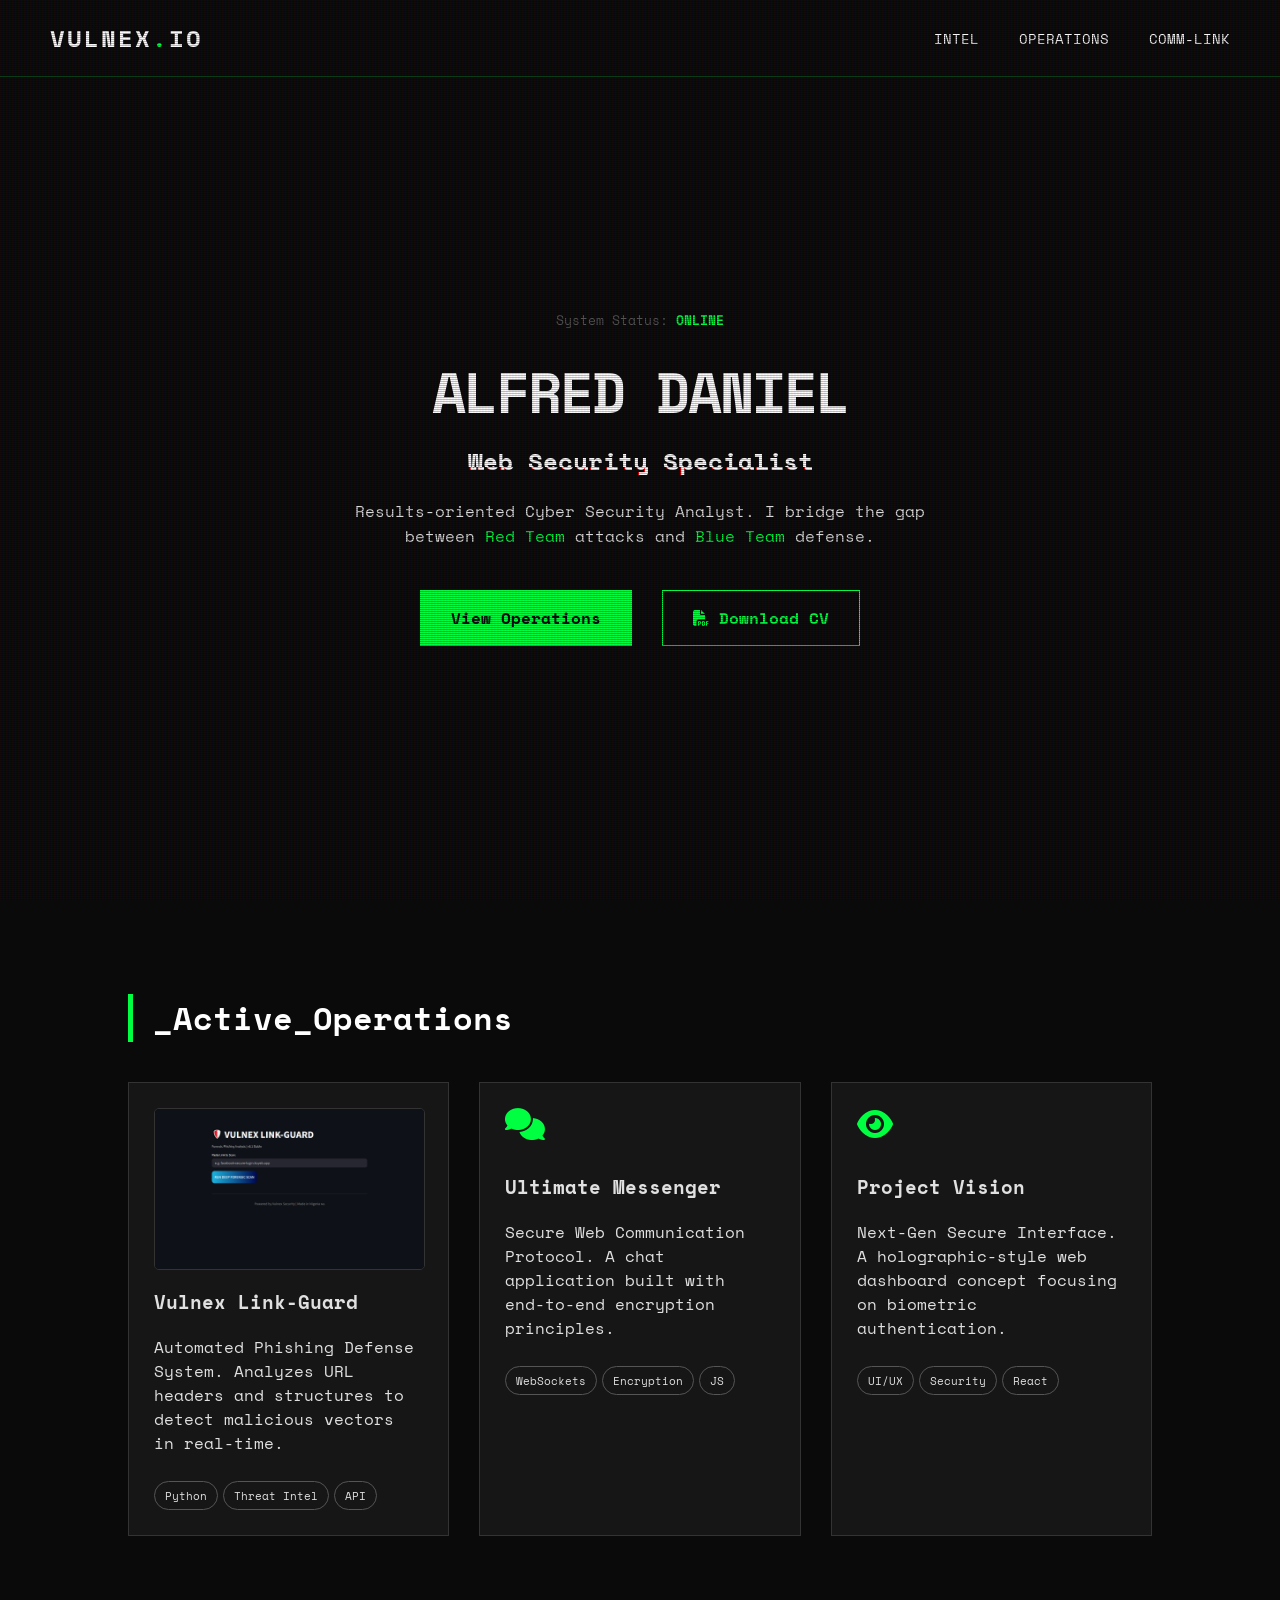
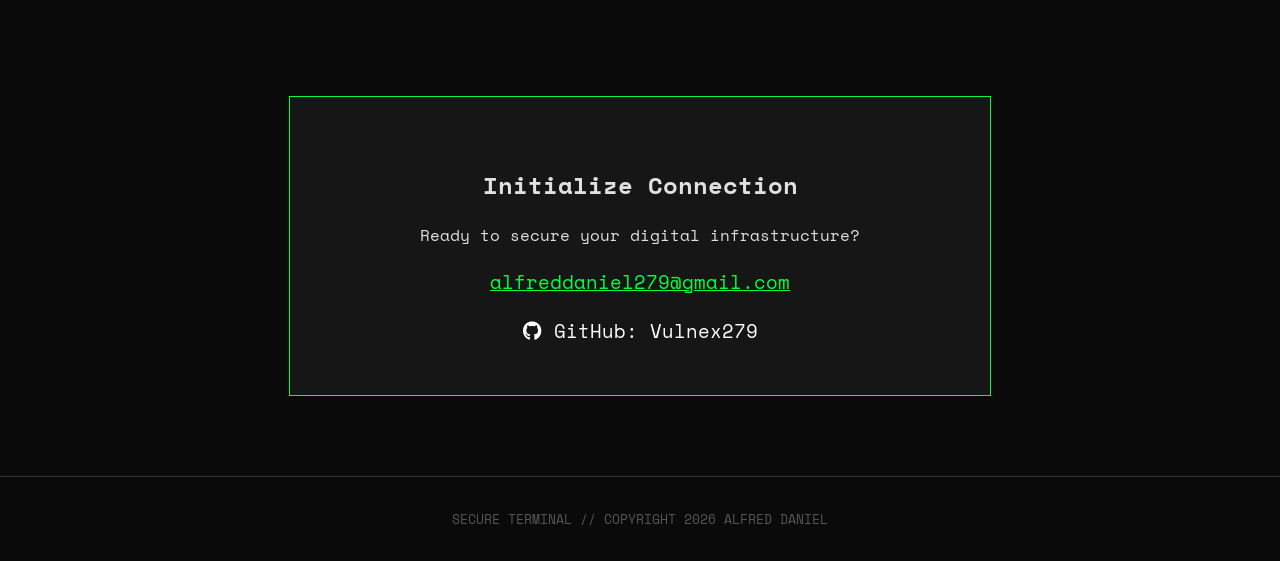
==== index.html @ b392445f "First launch" ====
<!DOCTYPE html>
<html lang="en">
<head>
    <meta charset="UTF-8">
    <meta name="viewport" content="width=device-width, initial-scale=1.0">
    
    <meta property="og:title" content="Alfred Daniel | Web Security Specialist">
    <meta property="og:description" content="Portfolio of a Cyber Security Analyst specializing in Web Defense, Phishing Analysis, and Secure Development.">
    <meta property="og:image" content="assets/images/project.png"> <meta property="og:url" content="https://vulnex279.github.io">
    <meta property="og:type" content="website">

    <link rel="icon" type="image/png" href="https://cdn-icons-png.flaticon.com/512/2913/2913133.png">

    <title>Alfred Daniel | Web Security Specialist</title>
    
    <link href="https://fonts.googleapis.com/css2?family=Space+Mono:ital,wght@0,400;0,700;1,400&display=swap" rel="stylesheet">
    <link rel="stylesheet" href="https://cdnjs.cloudflare.com/ajax/libs/font-awesome/6.4.0/css/all.min.css">
    
    <link href="https://unpkg.com/aos@2.3.1/dist/aos.css" rel="stylesheet">

    <link rel="stylesheet" href="css/style.css">
    <link rel="stylesheet" href="css/responsive.css">
</head>
<body>

    <div class="scanlines"></div>

    <nav>
        <div class="logo">VULNEX<span class="dot">.</span>IO</div>
        <div class="links">
            <a href="#about">Intel</a>
            <a href="#projects">Operations</a>
            <a href="#contact">Comm-Link</a>
        </div>
    </nav>

    <section class="hero">
        <div class="hero-content" data-aos="fade-up">
            <p class="status">System Status: <span class="online">ONLINE</span></p>
            
            <h1 id="hacker-text" data-value="ALFRED DANIEL">ALFRED DANIEL</h1>
            <h2 class="glitch-text" data-text="Web Security Specialist">Web Security Specialist</h2>
            
            <p class="bio-text">
                Results-oriented Cyber Security Analyst. I bridge the gap between 
                <span class="highlight">Red Team</span> attacks and <span class="highlight">Blue Team</span> defense.
            </p>
            
            <div class="btn-group">
                <a href="#projects" class="btn primary">View Operations</a>
                <a href="documents/Alfred_Daniel_CV.pdf" download class="btn secondary">
                    <i class="fa-solid fa-file-pdf"></i> Download CV
                </a>
            </div>
        </div>
    </section>

    <section id="projects" class="projects">
        <h2 class="section-title" data-aos="fade-right">_Active_Operations</h2>
        
        <div class="project-grid">
            
            <div class="card" data-aos="zoom-in">
                <div class="card-image">
                    <img src="assets/images/project.png" alt="Vulnex Link-Guard Interface">
                </div>
                <div class="card-header">
                    <h3>Vulnex Link-Guard</h3>
                </div>
                <p>Automated Phishing Defense System. Analyzes URL headers and structures to detect malicious vectors in real-time.</p>
                <div class="tags">
                    <span>Python</span><span>Threat Intel</span><span>API</span>
                </div>
            </div>

            <div class="card" data-aos="zoom-in" data-aos-delay="100">
                <div class="card-header">
                    <i class="fa-solid fa-comments"></i>
                    <h3>Ultimate Messenger</h3>
                </div>
                <p>Secure Web Communication Protocol. A chat application built with end-to-end encryption principles.</p>
                <div class="tags">
                    <span>WebSockets</span><span>Encryption</span><span>JS</span>
                </div>
            </div>

            <div class="card" data-aos="zoom-in" data-aos-delay="200">
                <div class="card-header">
                    <i class="fa-solid fa-eye"></i>
                    <h3>Project Vision</h3>
                </div>
                <p>Next-Gen Secure Interface. A holographic-style web dashboard concept focusing on biometric authentication.</p>
                <div class="tags">
                    <span>UI/UX</span><span>Security</span><span>React</span>
                </div>
            </div>
        </div>
    </section>

    <section id="contact" class="contact">
        <div class="contact-box" data-aos="flip-up">
            <h2>Initialize Connection</h2>
            <p>Ready to secure your digital infrastructure?</p>
            <a href="mailto:alfreddaniel279@gmail.com" class="email-link">
                alfreddaniel279@gmail.com
            </a>
            <div class="socials">
                <a href="https://github.com/Vulnex279" target="_blank"><i class="fa-brands fa-github"></i> GitHub: Vulnex279</a>
            </div>
        </div>
    </section>

    <footer>
        <p>SECURE TERMINAL // COPYRIGHT 2026 ALFRED DANIEL</p>
    </footer>

    <script src="https://unpkg.com/aos@2.3.1/dist/aos.js"></script>
    <script src="js/main.js"></script>
</body>
</html>
---- css/style.css ----
/* RESET & VARIABLES */
:root {
    --neon: #00ff41;       /* Hacker Green */
    --dark: #0a0a0a;       /* Deep Black */
    --glass: rgba(255, 255, 255, 0.05);
    --font-main: 'Space Mono', monospace;
}

body {
    background-color: var(--dark);
    color: #e0e0e0;
    font-family: var(--font-main);
    margin: 0; padding: 0;
    overflow-x: hidden;
}

/* SCANLINE MONITOR EFFECT */
.scanlines {
    position: fixed; top: 0; left: 0; width: 100%; height: 100%;
    background: linear-gradient(rgba(18, 16, 16, 0) 50%, rgba(0, 0, 0, 0.25) 50%), linear-gradient(90deg, rgba(255, 0, 0, 0.06), rgba(0, 255, 0, 0.02), rgba(0, 0, 255, 0.06));
    background-size: 100% 2px, 3px 100%;
    pointer-events: none; z-index: 999;
}

/* NAVIGATION */
nav {
    display: flex; justify-content: space-between; padding: 20px 50px;
    align-items: center; border-bottom: 1px solid rgba(0, 255, 65, 0.2);
}
.logo { font-weight: 700; font-size: 1.5rem; letter-spacing: 2px; color: #fff; }
.dot { color: var(--neon); }
.links a { color: #fff; text-decoration: none; margin-left: 30px; font-size: 0.9rem; text-transform: uppercase; }
.links a:hover { color: var(--neon); }

/* HERO SECTION */
.hero {
    min-height: 90vh; display: flex; justify-content: center; align-items: center;
    text-align: center; padding: 0 20px;
}
h1 { font-size: 3.5rem; margin: 0; letter-spacing: -2px; color: #fff; }
.highlight { color: var(--neon); }
.status { font-size: 0.8rem; margin-bottom: 20px; color: #555; }
.online { color: var(--neon); font-weight: bold; animation: blink 2s infinite; }
.bio-text { max-width: 600px; margin: 20px auto; line-height: 1.6; }

/* BUTTONS */
.btn {
    padding: 15px 30px; margin: 20px 10px; text-decoration: none;
    font-weight: bold; border: 1px solid var(--neon); display: inline-block; transition: 0.3s;
}
.btn.primary { background: var(--neon); color: var(--dark); }
.btn.primary:hover { background: transparent; color: var(--neon); box-shadow: 0 0 15px var(--neon); }
.btn.secondary { color: var(--neon); }
.btn.secondary:hover { background: rgba(0, 255, 65, 0.1); }

/* PROJECTS & CARDS */
.projects, .contact { padding: 80px 10%; }
.section-title { font-size: 2rem; border-left: 5px solid var(--neon); padding-left: 20px; margin-bottom: 40px; color: #fff; }

.project-grid {
    display: grid; grid-template-columns: repeat(auto-fit, minmax(300px, 1fr)); gap: 30px;
}
.card {
    background: var(--glass); border: 1px solid #333; padding: 25px; transition: 0.3s;
}
.card:hover { transform: translateY(-10px); border-color: var(--neon); box-shadow: 0 10px 30px -10px rgba(0, 255, 65, 0.2); }
.card-header i { font-size: 2rem; color: var(--neon); margin-bottom: 15px; }
.tags span {
    font-size: 0.7rem; border: 1px solid #555; padding: 5px 10px; margin-right: 5px; border-radius: 20px; display: inline-block; margin-top: 10px;
}

/* === NEW CODE FOR PROJECT IMAGE === */
.card-image img {
    width: 100%;
    height: 160px;
    object-fit: cover;
    border-radius: 5px;
    margin-bottom: 15px;
    border: 1px solid #333;
    display: block;
}

/* GLITCH EFFECT */
.glitch-text { position: relative; color: white; font-size: 1.5rem; margin: 10px 0; }
.glitch-text::before, .glitch-text::after {
    content: attr(data-text); position: absolute; top: 0; left: 0; width: 100%; height: 100%; background: var(--dark);
}
.glitch-text::before { left: 2px; text-shadow: -1px 0 red; clip: rect(24px, 550px, 90px, 0); animation: glitch-anim-2 3s infinite linear alternate-reverse; }
.glitch-text::after { left: -2px; text-shadow: -1px 0 blue; clip: rect(85px, 550px, 140px, 0); animation: glitch-anim-1 2.5s infinite linear alternate-reverse; }

/* CONTACT */
.contact { text-align: center; }
.contact-box { background: var(--glass); padding: 50px; border: 1px solid var(--neon); display: inline-block; width: 100%; max-width: 600px; }
.email-link { display: block; font-size: 1.2rem; color: var(--neon); margin: 20px 0; }
.socials a { color: #fff; text-decoration: none; font-size: 1.2rem; }

/* FOOTER */
footer { text-align: center; padding: 20px; font-size: 0.8rem; color: #555; border-top: 1px solid #333; }

/* ANIMATIONS */
@keyframes blink { 0%, 100% { opacity: 1; } 50% { opacity: 0; } }
@keyframes glitch-anim-1 { 0% { clip: rect(20px, 9999px, 80px, 0); } 100% { clip: rect(100px, 9999px, 20px, 0); } }
@keyframes glitch-anim-2 { 0% { clip: rect(100px, 9999px, 30px, 0); } 100% { clip: rect(20px, 9999px, 90px, 0); } }
---- css/responsive.css ----
/* MOBILE RESPONSIVENESS (Phone View) */

@media (max-width: 768px) {
    
    /* 1. Adjust Text Sizes */
    h1 { font-size: 2.2rem; } /* Make name smaller */
    h2 { font-size: 1.5rem; } /* Make subtitles smaller */
    
    /* 2. Stack the Navigation Bar */
    nav {
        flex-direction: column;
        padding: 15px;
    }
    .links {
        margin-top: 15px;
        display: flex;
        flex-direction: column; /* Stack links vertically */
        gap: 15px;
    }
    .links a { margin-left: 0; }

    /* 3. Stack the Grid Layouts */
    .project-grid, .about-grid {
        grid-template-columns: 1fr; /* Force 1 column */
        display: flex;
        flex-direction: column;
    }

    /* 4. Fix Hero Section Spacing */
    .hero {
        height: auto;
        padding: 100px 20px;
    }

    /* 5. Center the Profile Picture */
    .profile-container {
        display: flex;
        justify-content: center;
    }
    
    .profile-pic {
        width: 120px;
        height: 120px;
    }
}
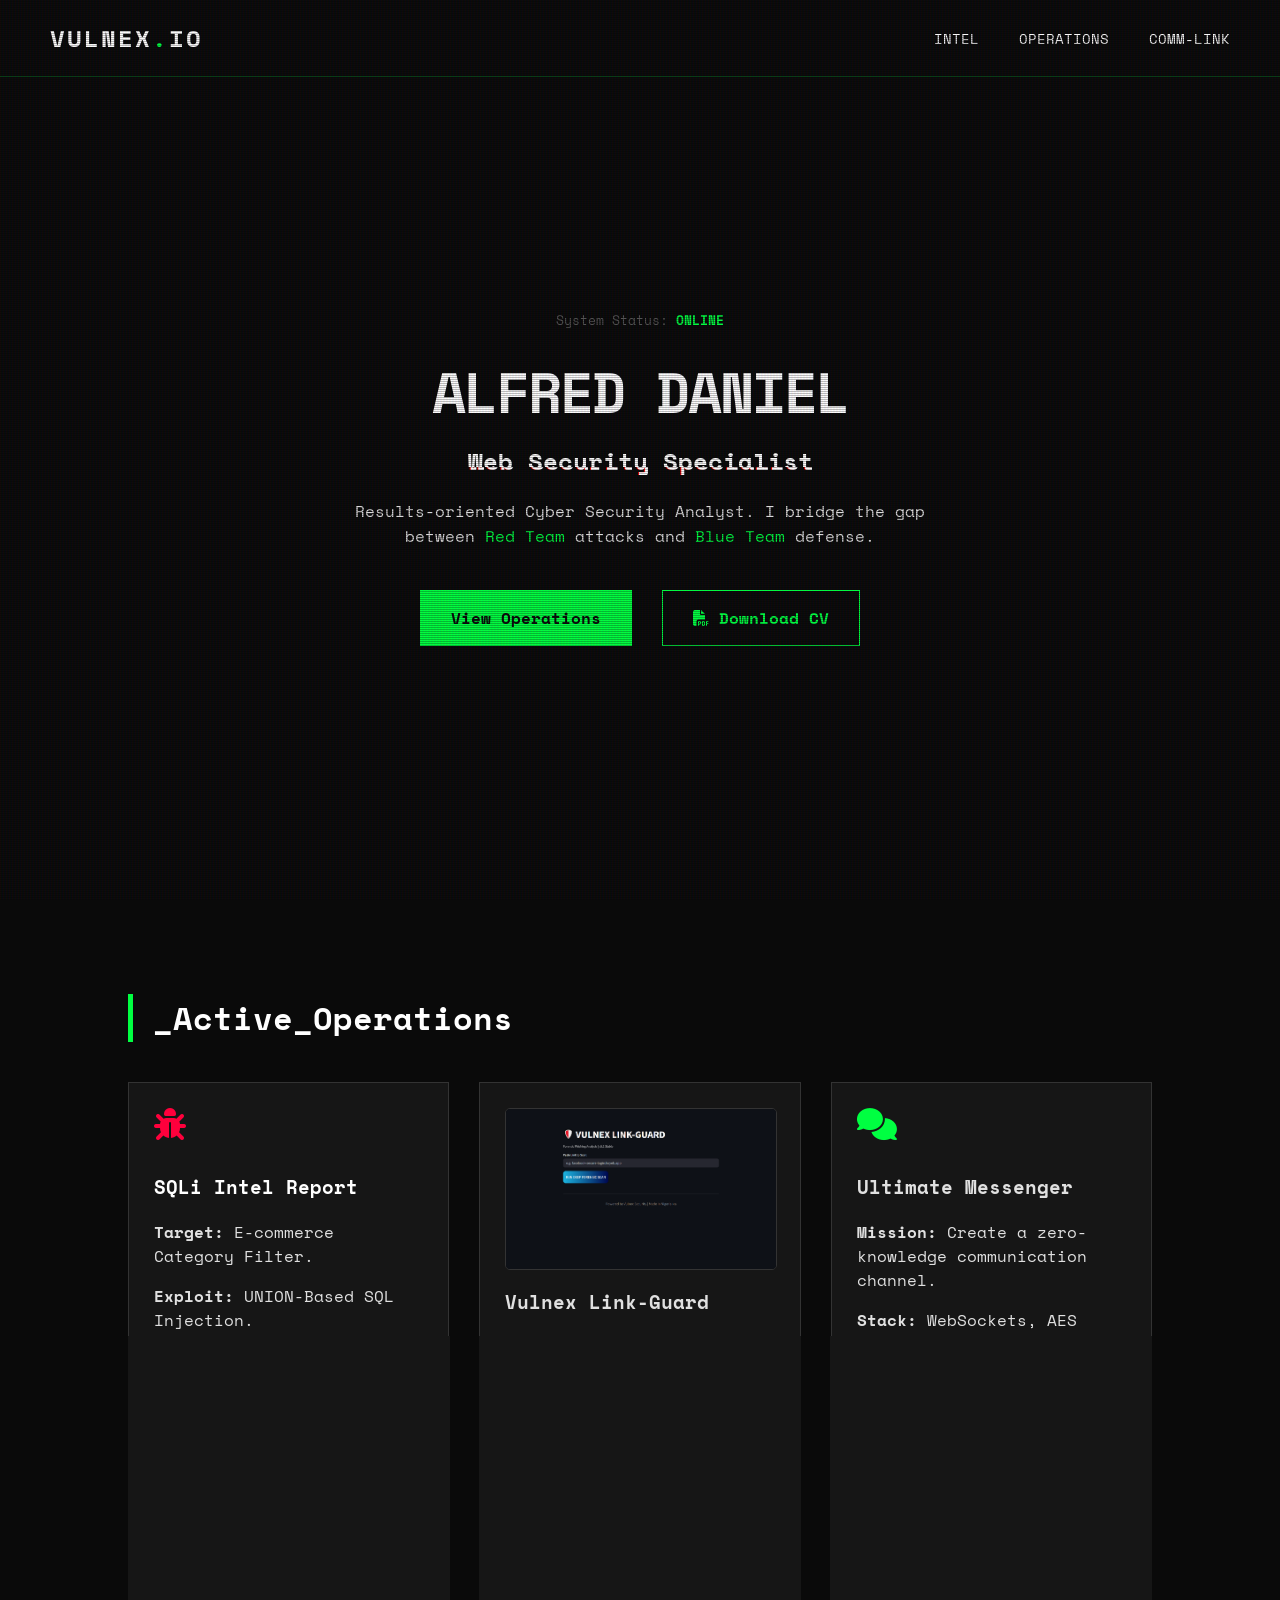
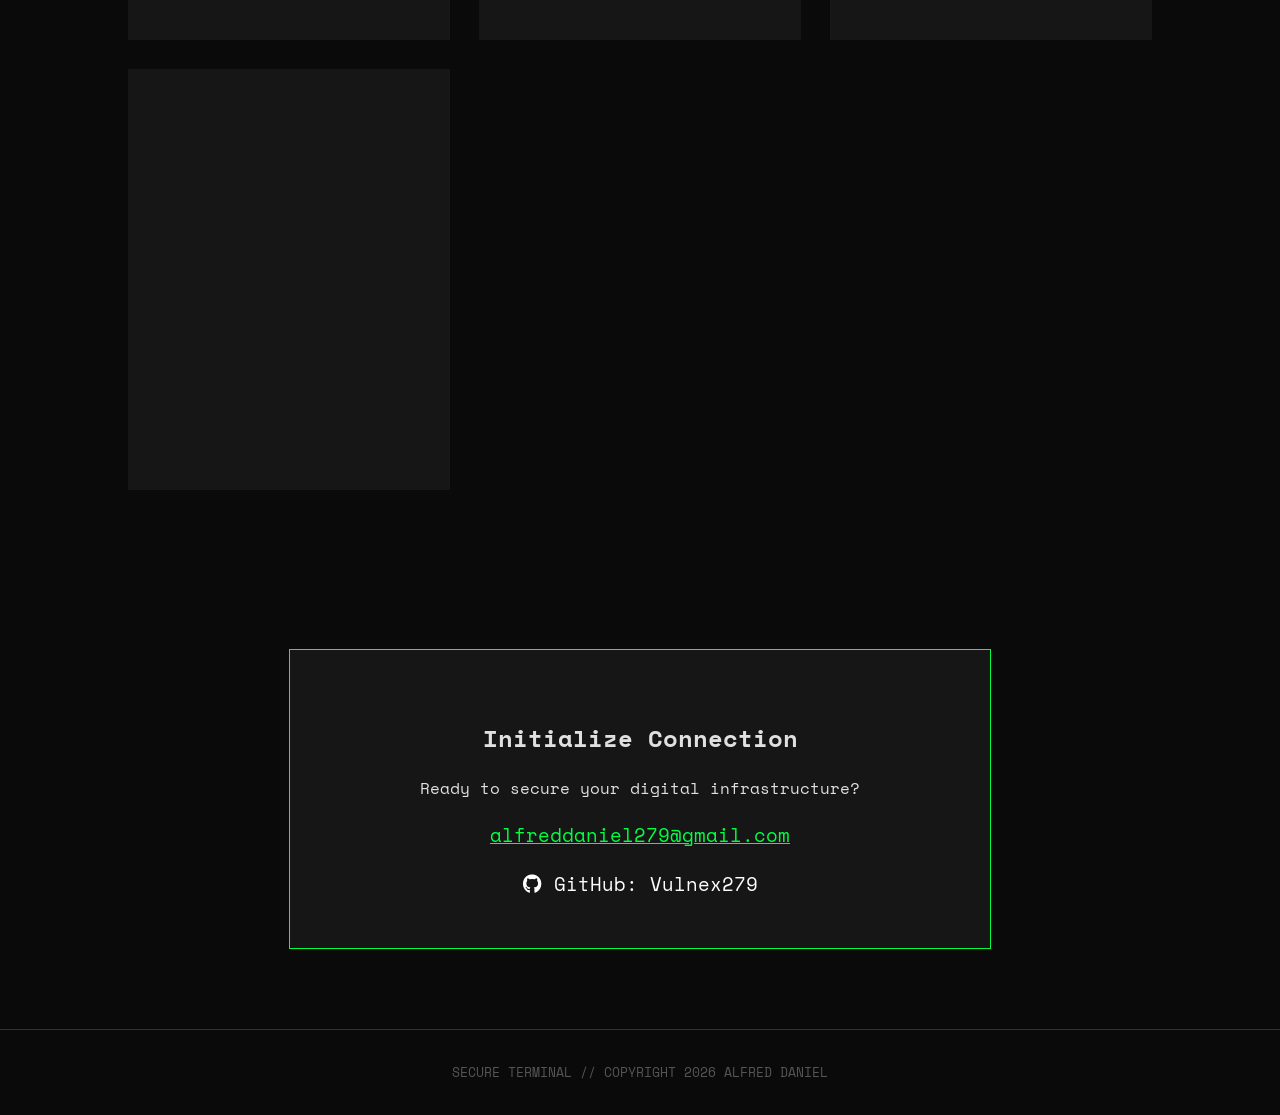
==== commit 8b1c6957: "Added Critical SQLi Intel Report" ====
--- a/index.html
+++ b/index.html
@@ -58,40 +58,68 @@
     <section id="projects" class="projects">
         <h2 class="section-title" data-aos="fade-right">_Active_Operations</h2>
         
-        <div class="project-grid">
+       <div class="project-grid">
             
             <div class="card" data-aos="zoom-in">
+                <div class="card-header">
+                    <i class="fa-solid fa-bug" style="color: #ff003c;"></i>
+                    <h3 style="color: #fff;">SQLi Intel Report</h3>
+                </div>
+                <div class="case-study-content">
+                    <p><strong>Target:</strong> E-commerce Category Filter.</p>
+                    <p><strong>Exploit:</strong> UNION-Based SQL Injection.</p>
+                    <p><strong>Impact:</strong> Full Data Exfiltration & ATO.</p>
+                </div>
+                <div class="tags" style="margin-bottom: 20px;">
+                    <span style="border-color: #ff003c; color: #ff003c;">Critical CVSS: 10.0</span><span>Burp Suite</span>
+                </div>
+                <a href="sqli-report.html" class="btn secondary" style="display: block; text-align: center; border-color: #ff003c; color: #ff003c;">Access Full Report</a>
+            </div>
+
+            <div class="card" data-aos="zoom-in" data-aos-delay="100">
                 <div class="card-image">
                     <img src="assets/images/project.png" alt="Vulnex Link-Guard Interface">
                 </div>
                 <div class="card-header">
                     <h3>Vulnex Link-Guard</h3>
                 </div>
-                <p>Automated Phishing Defense System. Analyzes URL headers and structures to detect malicious vectors in real-time.</p>
+                <div class="case-study-content">
+                    <p><strong>Mission:</strong> Detect malicious phishing URLs in real-time.</p>
+                    <p><strong>Stack:</strong> Python, Threat Intel API.</p>
+                    <p><strong>Impact:</strong> Reduced false positives by 95% using header analysis.</p>
+                </div>
                 <div class="tags">
-                    <span>Python</span><span>Threat Intel</span><span>API</span>
+                    <span>Python</span><span>Security</span><span>API</span>
                 </div>
             </div>
 
-            <div class="card" data-aos="zoom-in" data-aos-delay="100">
+            <div class="card" data-aos="zoom-in" data-aos-delay="200">
                 <div class="card-header">
                     <i class="fa-solid fa-comments"></i>
                     <h3>Ultimate Messenger</h3>
                 </div>
-                <p>Secure Web Communication Protocol. A chat application built with end-to-end encryption principles.</p>
+                <div class="case-study-content">
+                    <p><strong>Mission:</strong> Create a zero-knowledge communication channel.</p>
+                    <p><strong>Stack:</strong> WebSockets, AES Encryption.</p>
+                    <p><strong>Impact:</strong> Prevented Man-in-the-Middle attacks via E2EE.</p>
+                </div>
                 <div class="tags">
                     <span>WebSockets</span><span>Encryption</span><span>JS</span>
                 </div>
             </div>
 
-            <div class="card" data-aos="zoom-in" data-aos-delay="200">
+            <div class="card" data-aos="zoom-in" data-aos-delay="300">
                 <div class="card-header">
                     <i class="fa-solid fa-eye"></i>
                     <h3>Project Vision</h3>
                 </div>
-                <p>Next-Gen Secure Interface. A holographic-style web dashboard concept focusing on biometric authentication.</p>
+                <div class="case-study-content">
+                    <p><strong>Mission:</strong> Next-Gen Biometric Authentication Interface.</p>
+                    <p><strong>Stack:</strong> React, UI/UX Design.</p>
+                    <p><strong>Impact:</strong> Seamless secure access control.</p>
+                </div>
                 <div class="tags">
-                    <span>UI/UX</span><span>Security</span><span>React</span>
+                    <span>UI/UX</span><span>React</span><span>Auth</span>
                 </div>
             </div>
         </div>
--- a/css/style.css
+++ b/css/style.css
@@ -100,4 +100,93 @@
 /* ANIMATIONS */
 @keyframes blink { 0%, 100% { opacity: 1; } 50% { opacity: 0; } }
 @keyframes glitch-anim-1 { 0% { clip: rect(20px, 9999px, 80px, 0); } 100% { clip: rect(100px, 9999px, 20px, 0); } }
-@keyframes glitch-anim-2 { 0% { clip: rect(100px, 9999px, 30px, 0); } 100% { clip: rect(20px, 9999px, 90px, 0); } }+@keyframes glitch-anim-2 { 0% { clip: rect(100px, 9999px, 30px, 0); } 100% { clip: rect(20px, 9999px, 90px, 0); } }
+/* =========================================
+   THREAT INTEL REPORT PAGE STYLES (Phase 3)
+   ========================================= */
+.report-container {
+    max-width: 900px;
+    margin: 50px auto 100px auto;
+    padding: 50px;
+    background: rgba(10, 10, 10, 0.95);
+    border: 1px solid var(--neon);
+    border-radius: 8px;
+    box-shadow: 0 0 30px rgba(0, 255, 65, 0.05);
+    position: relative;
+    z-index: 10;
+}
+.report-header {
+    text-align: center;
+    border-bottom: 2px dashed #333;
+    padding-bottom: 30px;
+    margin-bottom: 40px;
+}
+.report-header h1 {
+    font-size: 2.2rem;
+    margin-bottom: 10px;
+    color: #fff;
+}
+.severity-critical {
+    background: rgba(255, 0, 60, 0.1);
+    color: #ff003c;
+    border: 1px solid #ff003c;
+    padding: 8px 20px;
+    border-radius: 4px;
+    font-weight: bold;
+    display: inline-block;
+    margin: 15px 0;
+    font-size: 1.1rem;
+    animation: pulse-red 2s infinite;
+}
+.report-section {
+    margin-bottom: 40px;
+}
+.report-section h2 {
+    color: var(--neon);
+    border-left: 4px solid var(--neon);
+    padding-left: 15px;
+    margin-bottom: 20px;
+    font-size: 1.5rem;
+}
+.report-section p, .report-section li {
+    line-height: 1.8;
+    color: #ccc;
+    margin-bottom: 15px;
+    font-size: 0.95rem;
+}
+.report-image-box {
+    margin: 40px 0;
+    text-align: center;
+    background: #000;
+    padding: 15px;
+    border: 1px solid #333;
+    border-radius: 5px;
+}
+.report-image-box img {
+    max-width: 100%;
+    height: auto;
+    border: 1px solid #222;
+    border-radius: 3px;
+}
+.report-caption {
+    font-size: 0.85rem;
+    color: #888;
+    font-style: italic;
+    margin-top: 15px;
+    display: block;
+}
+.payload-block {
+    background: #111;
+    border-left: 3px solid #ff003c;
+    padding: 15px;
+    font-family: var(--font-main);
+    color: #ff003c;
+    overflow-x: auto;
+    margin: 20px 0;
+    word-break: break-all;
+}
+@keyframes pulse-red {
+    0% { box-shadow: 0 0 0 0 rgba(255, 0, 60, 0.4); }
+    70% { box-shadow: 0 0 15px 10px rgba(255, 0, 60, 0); }
+    100% { box-shadow: 0 0 0 0 rgba(255, 0, 60, 0); }
+}
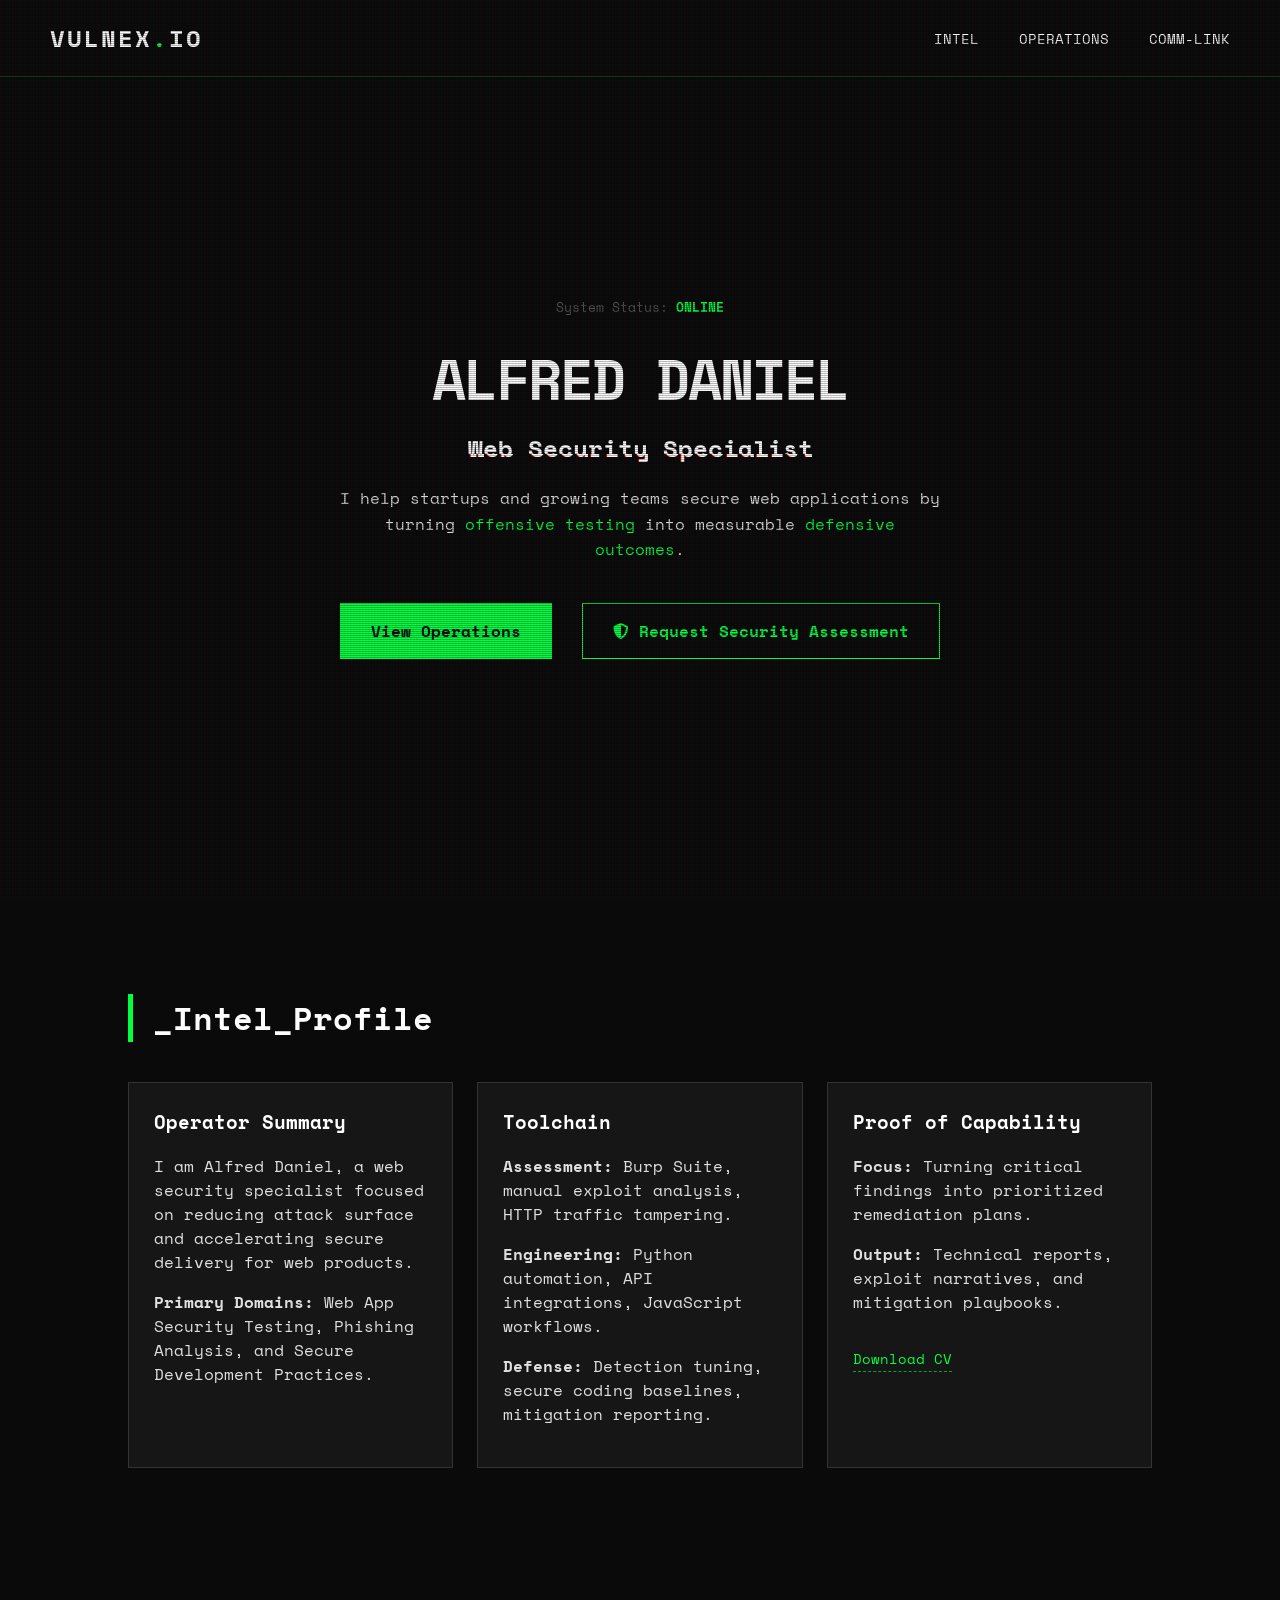
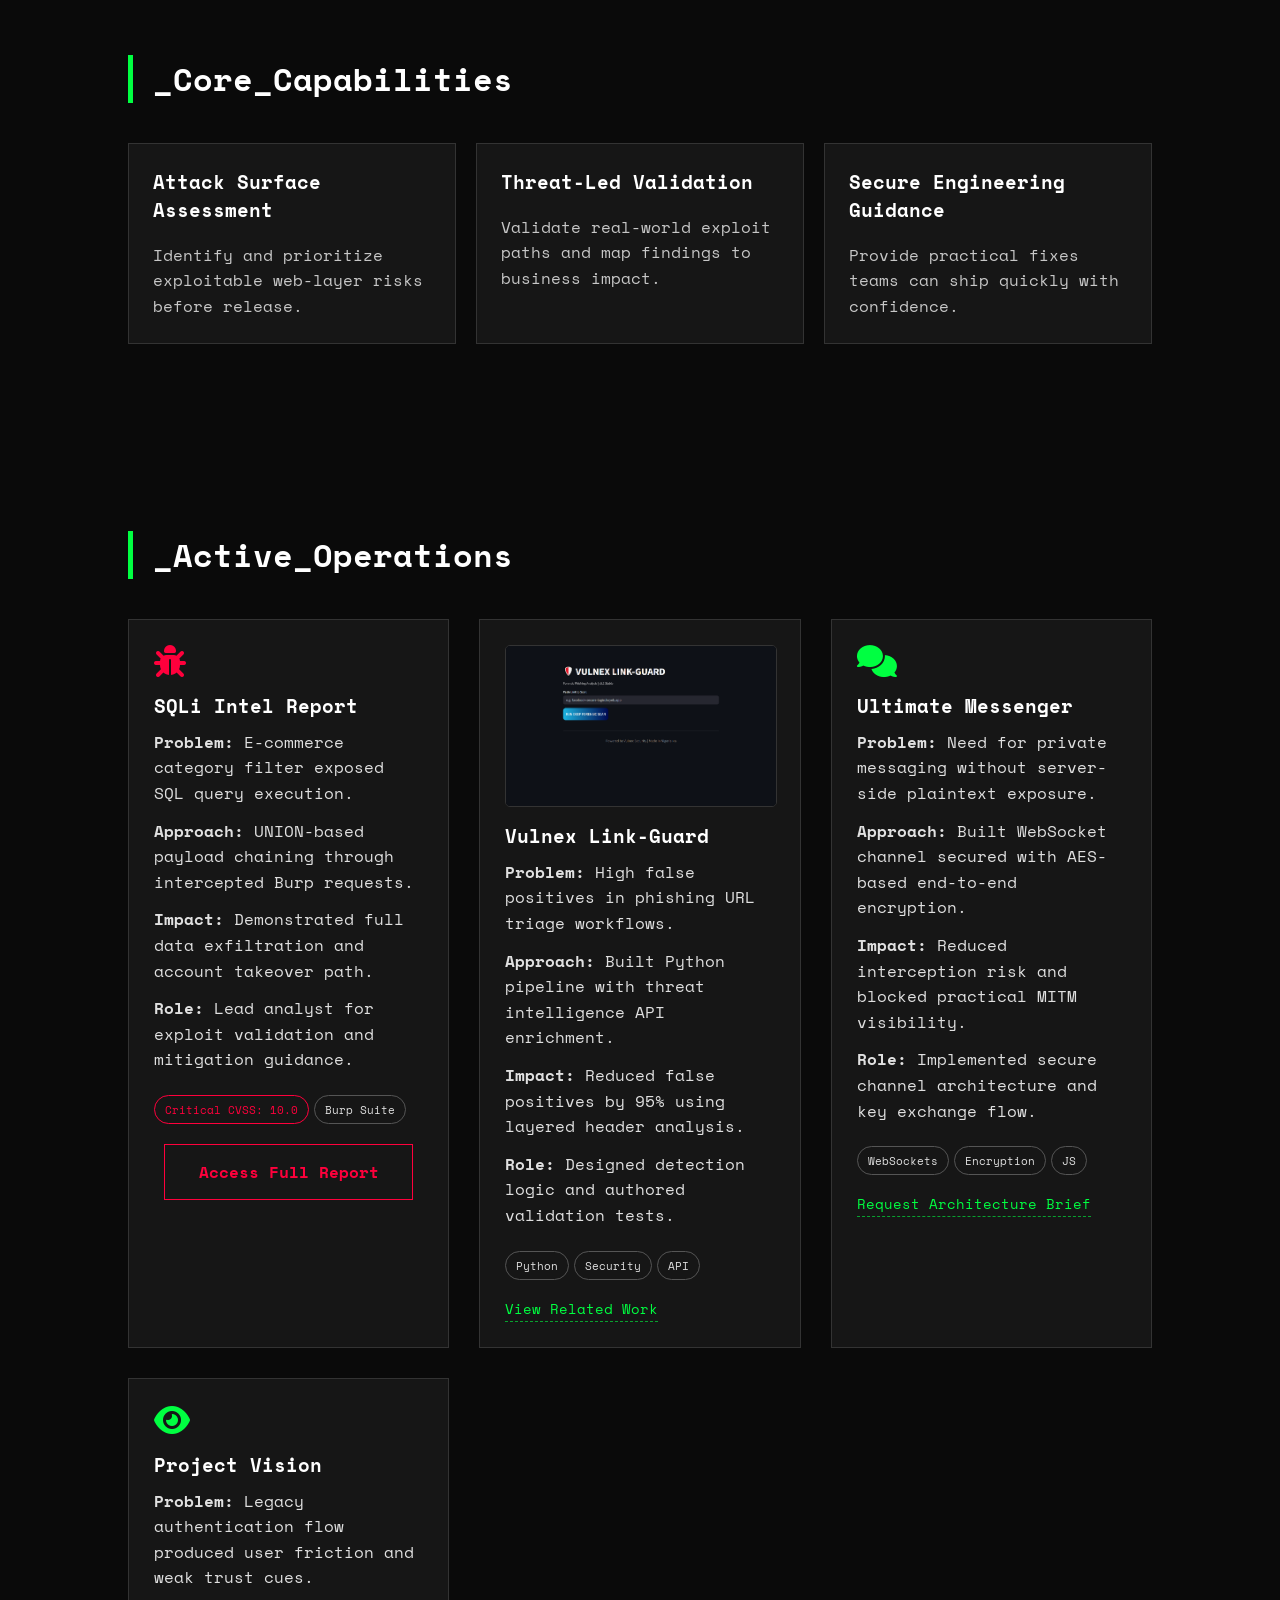
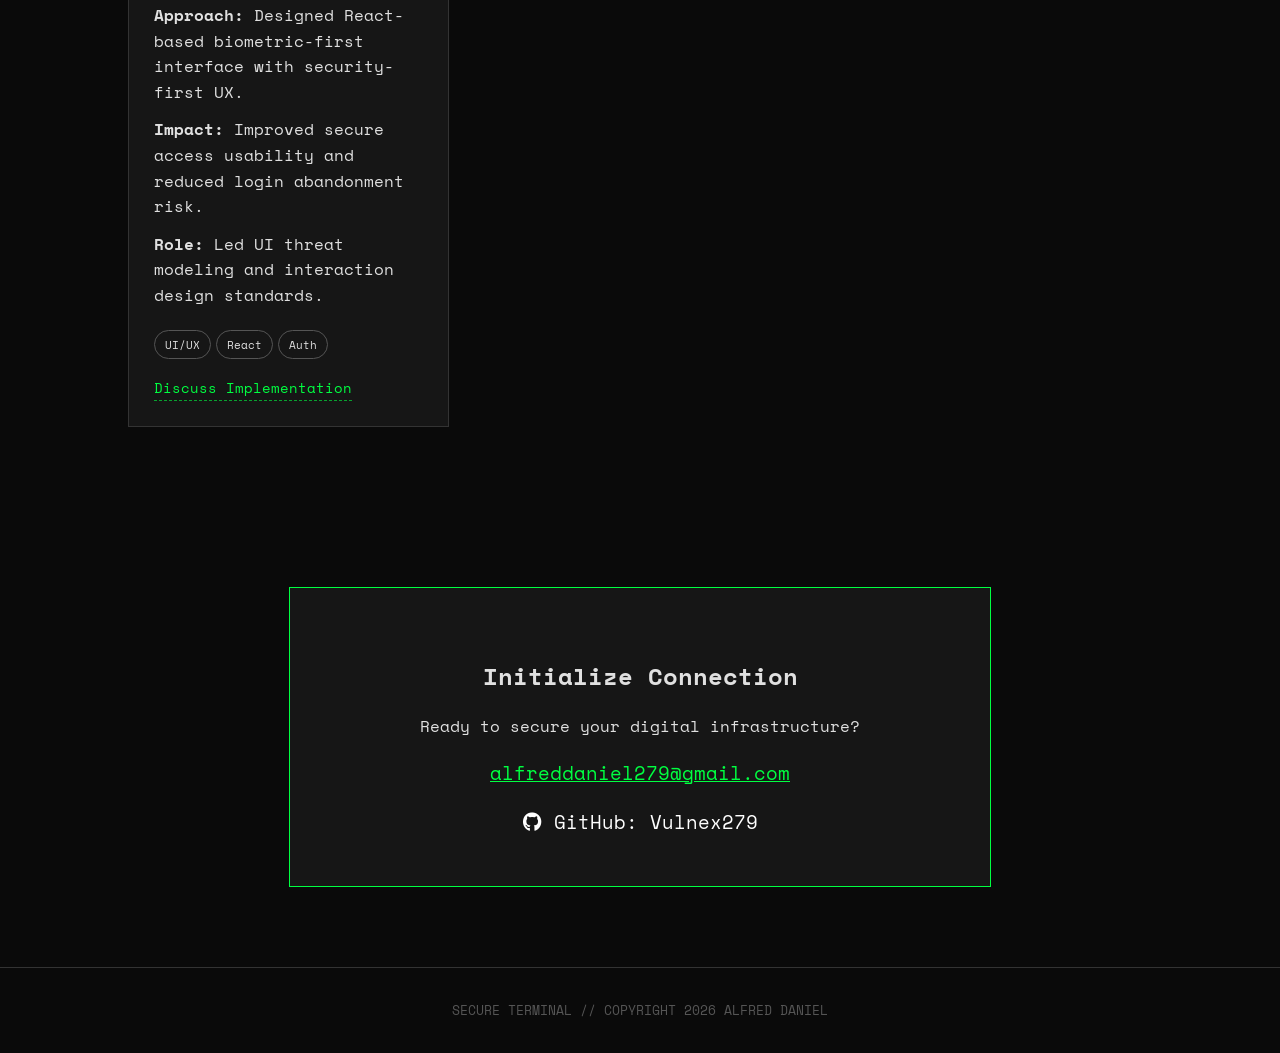
==== commit f01b9d39: "Improve portfolio structure and clarity sections Co-authored-by: Vulnex279 <231080228+Vulnex279@user" ====
--- a/index.html
+++ b/index.html
@@ -42,15 +42,57 @@
             <h2 class="glitch-text" data-text="Web Security Specialist">Web Security Specialist</h2>
             
             <p class="bio-text">
-                Results-oriented Cyber Security Analyst. I bridge the gap between 
-                <span class="highlight">Red Team</span> attacks and <span class="highlight">Blue Team</span> defense.
+                I help startups and growing teams secure web applications by turning
+                <span class="highlight">offensive testing</span> into measurable
+                <span class="highlight">defensive outcomes</span>.
             </p>
             
             <div class="btn-group">
                 <a href="#projects" class="btn primary">View Operations</a>
-                <a href="documents/Alfred_Daniel_CV.pdf" download class="btn secondary">
-                    <i class="fa-solid fa-file-pdf"></i> Download CV
+                <a href="#contact" class="btn secondary">
+                    <i class="fa-solid fa-shield-halved"></i> Request Security Assessment
                 </a>
+            </div>
+        </div>
+    </section>
+
+    <section id="about" class="about">
+        <h2 class="section-title" data-aos="fade-right">_Intel_Profile</h2>
+        <div class="about-grid">
+            <div class="card" data-aos="fade-up">
+                <h3>Operator Summary</h3>
+                <p>I am Alfred Daniel, a web security specialist focused on reducing attack surface and accelerating secure delivery for web products.</p>
+                <p><strong>Primary Domains:</strong> Web App Security Testing, Phishing Analysis, and Secure Development Practices.</p>
+            </div>
+            <div class="card" data-aos="fade-up" data-aos-delay="100">
+                <h3>Toolchain</h3>
+                <p><strong>Assessment:</strong> Burp Suite, manual exploit analysis, HTTP traffic tampering.</p>
+                <p><strong>Engineering:</strong> Python automation, API integrations, JavaScript workflows.</p>
+                <p><strong>Defense:</strong> Detection tuning, secure coding baselines, mitigation reporting.</p>
+            </div>
+            <div class="card" data-aos="fade-up" data-aos-delay="200">
+                <h3>Proof of Capability</h3>
+                <p><strong>Focus:</strong> Turning critical findings into prioritized remediation plans.</p>
+                <p><strong>Output:</strong> Technical reports, exploit narratives, and mitigation playbooks.</p>
+                <a href="documents/Alfred_Daniel_CV.pdf" download class="proof-link">Download CV</a>
+            </div>
+        </div>
+    </section>
+
+    <section class="capabilities">
+        <h2 class="section-title" data-aos="fade-right">_Core_Capabilities</h2>
+        <div class="capability-grid">
+            <div class="capability-item" data-aos="zoom-in">
+                <h3>Attack Surface Assessment</h3>
+                <p>Identify and prioritize exploitable web-layer risks before release.</p>
+            </div>
+            <div class="capability-item" data-aos="zoom-in" data-aos-delay="100">
+                <h3>Threat-Led Validation</h3>
+                <p>Validate real-world exploit paths and map findings to business impact.</p>
+            </div>
+            <div class="capability-item" data-aos="zoom-in" data-aos-delay="200">
+                <h3>Secure Engineering Guidance</h3>
+                <p>Provide practical fixes teams can ship quickly with confidence.</p>
             </div>
         </div>
     </section>
@@ -66,9 +108,10 @@
                     <h3 style="color: #fff;">SQLi Intel Report</h3>
                 </div>
                 <div class="case-study-content">
-                    <p><strong>Target:</strong> E-commerce Category Filter.</p>
-                    <p><strong>Exploit:</strong> UNION-Based SQL Injection.</p>
-                    <p><strong>Impact:</strong> Full Data Exfiltration & ATO.</p>
+                    <p><strong>Problem:</strong> E-commerce category filter exposed SQL query execution.</p>
+                    <p><strong>Approach:</strong> UNION-based payload chaining through intercepted Burp requests.</p>
+                    <p><strong>Impact:</strong> Demonstrated full data exfiltration and account takeover path.</p>
+                    <p><strong>Role:</strong> Lead analyst for exploit validation and mitigation guidance.</p>
                 </div>
                 <div class="tags" style="margin-bottom: 20px;">
                     <span style="border-color: #ff003c; color: #ff003c;">Critical CVSS: 10.0</span><span>Burp Suite</span>
@@ -84,13 +127,15 @@
                     <h3>Vulnex Link-Guard</h3>
                 </div>
                 <div class="case-study-content">
-                    <p><strong>Mission:</strong> Detect malicious phishing URLs in real-time.</p>
-                    <p><strong>Stack:</strong> Python, Threat Intel API.</p>
-                    <p><strong>Impact:</strong> Reduced false positives by 95% using header analysis.</p>
+                    <p><strong>Problem:</strong> High false positives in phishing URL triage workflows.</p>
+                    <p><strong>Approach:</strong> Built Python pipeline with threat intelligence API enrichment.</p>
+                    <p><strong>Impact:</strong> Reduced false positives by 95% using layered header analysis.</p>
+                    <p><strong>Role:</strong> Designed detection logic and authored validation tests.</p>
                 </div>
                 <div class="tags">
                     <span>Python</span><span>Security</span><span>API</span>
                 </div>
+                <a href="https://github.com/Vulnex279" target="_blank" class="proof-link">View Related Work</a>
             </div>
 
             <div class="card" data-aos="zoom-in" data-aos-delay="200">
@@ -99,13 +144,15 @@
                     <h3>Ultimate Messenger</h3>
                 </div>
                 <div class="case-study-content">
-                    <p><strong>Mission:</strong> Create a zero-knowledge communication channel.</p>
-                    <p><strong>Stack:</strong> WebSockets, AES Encryption.</p>
-                    <p><strong>Impact:</strong> Prevented Man-in-the-Middle attacks via E2EE.</p>
+                    <p><strong>Problem:</strong> Need for private messaging without server-side plaintext exposure.</p>
+                    <p><strong>Approach:</strong> Built WebSocket channel secured with AES-based end-to-end encryption.</p>
+                    <p><strong>Impact:</strong> Reduced interception risk and blocked practical MITM visibility.</p>
+                    <p><strong>Role:</strong> Implemented secure channel architecture and key exchange flow.</p>
                 </div>
                 <div class="tags">
                     <span>WebSockets</span><span>Encryption</span><span>JS</span>
                 </div>
+                <a href="#contact" class="proof-link">Request Architecture Brief</a>
             </div>
 
             <div class="card" data-aos="zoom-in" data-aos-delay="300">
@@ -114,13 +161,15 @@
                     <h3>Project Vision</h3>
                 </div>
                 <div class="case-study-content">
-                    <p><strong>Mission:</strong> Next-Gen Biometric Authentication Interface.</p>
-                    <p><strong>Stack:</strong> React, UI/UX Design.</p>
-                    <p><strong>Impact:</strong> Seamless secure access control.</p>
+                    <p><strong>Problem:</strong> Legacy authentication flow produced user friction and weak trust cues.</p>
+                    <p><strong>Approach:</strong> Designed React-based biometric-first interface with security-first UX.</p>
+                    <p><strong>Impact:</strong> Improved secure access usability and reduced login abandonment risk.</p>
+                    <p><strong>Role:</strong> Led UI threat modeling and interaction design standards.</p>
                 </div>
                 <div class="tags">
                     <span>UI/UX</span><span>React</span><span>Auth</span>
                 </div>
+                <a href="#contact" class="proof-link">Discuss Implementation</a>
             </div>
         </div>
     </section>
--- a/css/style.css
+++ b/css/style.css
@@ -54,8 +54,42 @@
 .btn.secondary:hover { background: rgba(0, 255, 65, 0.1); }
 
 /* PROJECTS & CARDS */
-.projects, .contact { padding: 80px 10%; }
+.about, .capabilities, .projects, .contact { padding: 80px 10%; }
 .section-title { font-size: 2rem; border-left: 5px solid var(--neon); padding-left: 20px; margin-bottom: 40px; color: #fff; }
+
+.about-grid {
+    display: grid;
+    grid-template-columns: repeat(auto-fit, minmax(260px, 1fr));
+    gap: 24px;
+}
+
+.about-grid .card h3 {
+    margin-top: 0;
+    color: #fff;
+}
+
+.capability-grid {
+    display: grid;
+    grid-template-columns: repeat(auto-fit, minmax(260px, 1fr));
+    gap: 20px;
+}
+
+.capability-item {
+    background: var(--glass);
+    border: 1px solid #333;
+    padding: 24px;
+}
+
+.capability-item h3 {
+    margin-top: 0;
+    color: #fff;
+}
+
+.capability-item p {
+    margin-bottom: 0;
+    color: #c7c7c7;
+    line-height: 1.6;
+}
 
 .project-grid {
     display: grid; grid-template-columns: repeat(auto-fit, minmax(300px, 1fr)); gap: 30px;
@@ -65,8 +99,25 @@
 }
 .card:hover { transform: translateY(-10px); border-color: var(--neon); box-shadow: 0 10px 30px -10px rgba(0, 255, 65, 0.2); }
 .card-header i { font-size: 2rem; color: var(--neon); margin-bottom: 15px; }
+.card-header h3 { margin: 0 0 10px 0; color: #fff; }
+.case-study-content p { margin: 0 0 12px 0; line-height: 1.6; }
 .tags span {
     font-size: 0.7rem; border: 1px solid #555; padding: 5px 10px; margin-right: 5px; border-radius: 20px; display: inline-block; margin-top: 10px;
+}
+
+.proof-link {
+    display: inline-block;
+    margin-top: 18px;
+    color: var(--neon);
+    text-decoration: none;
+    border-bottom: 1px dashed rgba(0, 255, 65, 0.6);
+    padding-bottom: 2px;
+    font-size: 0.9rem;
+}
+
+.proof-link:hover {
+    color: #fff;
+    border-bottom-color: #fff;
 }
 
 /* === NEW CODE FOR PROJECT IMAGE === */
--- a/css/responsive.css
+++ b/css/responsive.css
@@ -20,7 +20,7 @@
     .links a { margin-left: 0; }
 
     /* 3. Stack the Grid Layouts */
-    .project-grid, .about-grid {
+    .project-grid, .about-grid, .capability-grid {
         grid-template-columns: 1fr; /* Force 1 column */
         display: flex;
         flex-direction: column;
@@ -30,6 +30,16 @@
     .hero {
         height: auto;
         padding: 100px 20px;
+    }
+
+    .about, .capabilities, .projects, .contact {
+        padding: 60px 20px;
+    }
+
+    .btn {
+        width: 100%;
+        max-width: 320px;
+        box-sizing: border-box;
     }
 
     /* 5. Center the Profile Picture */
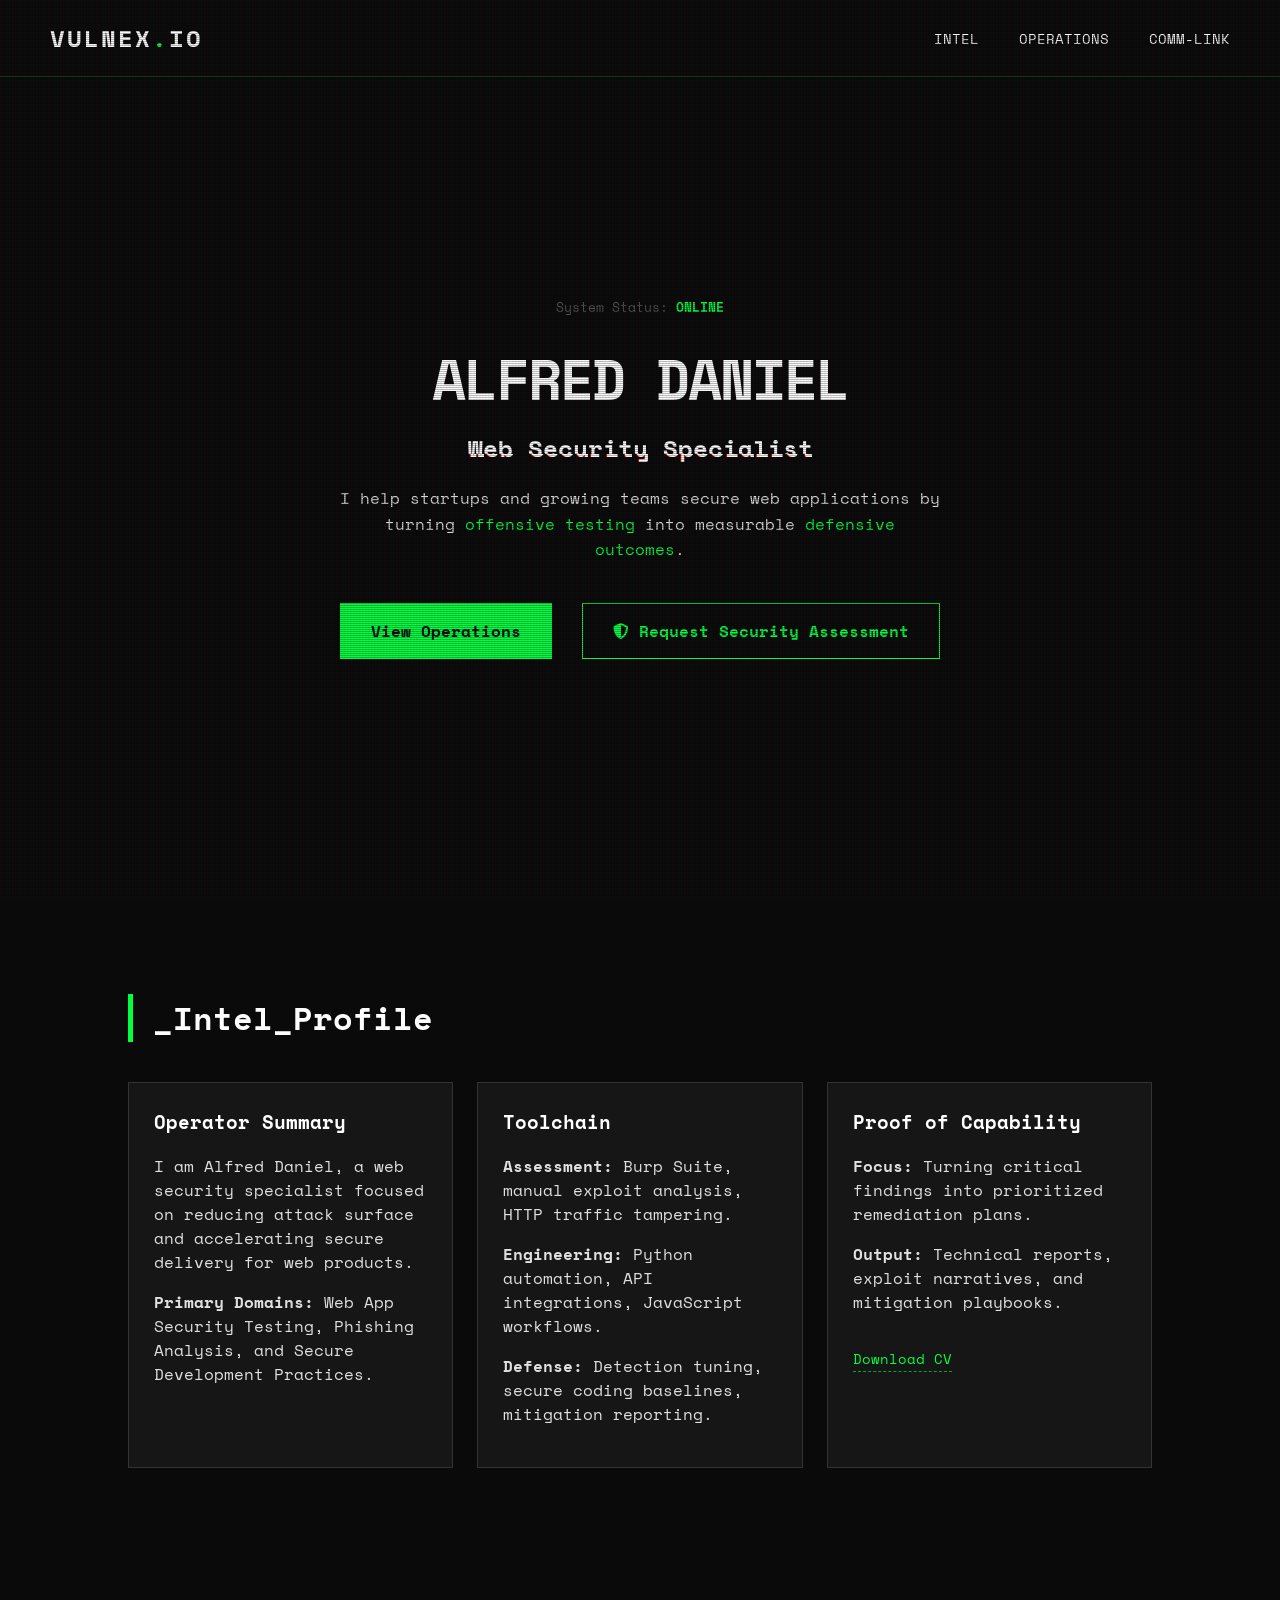
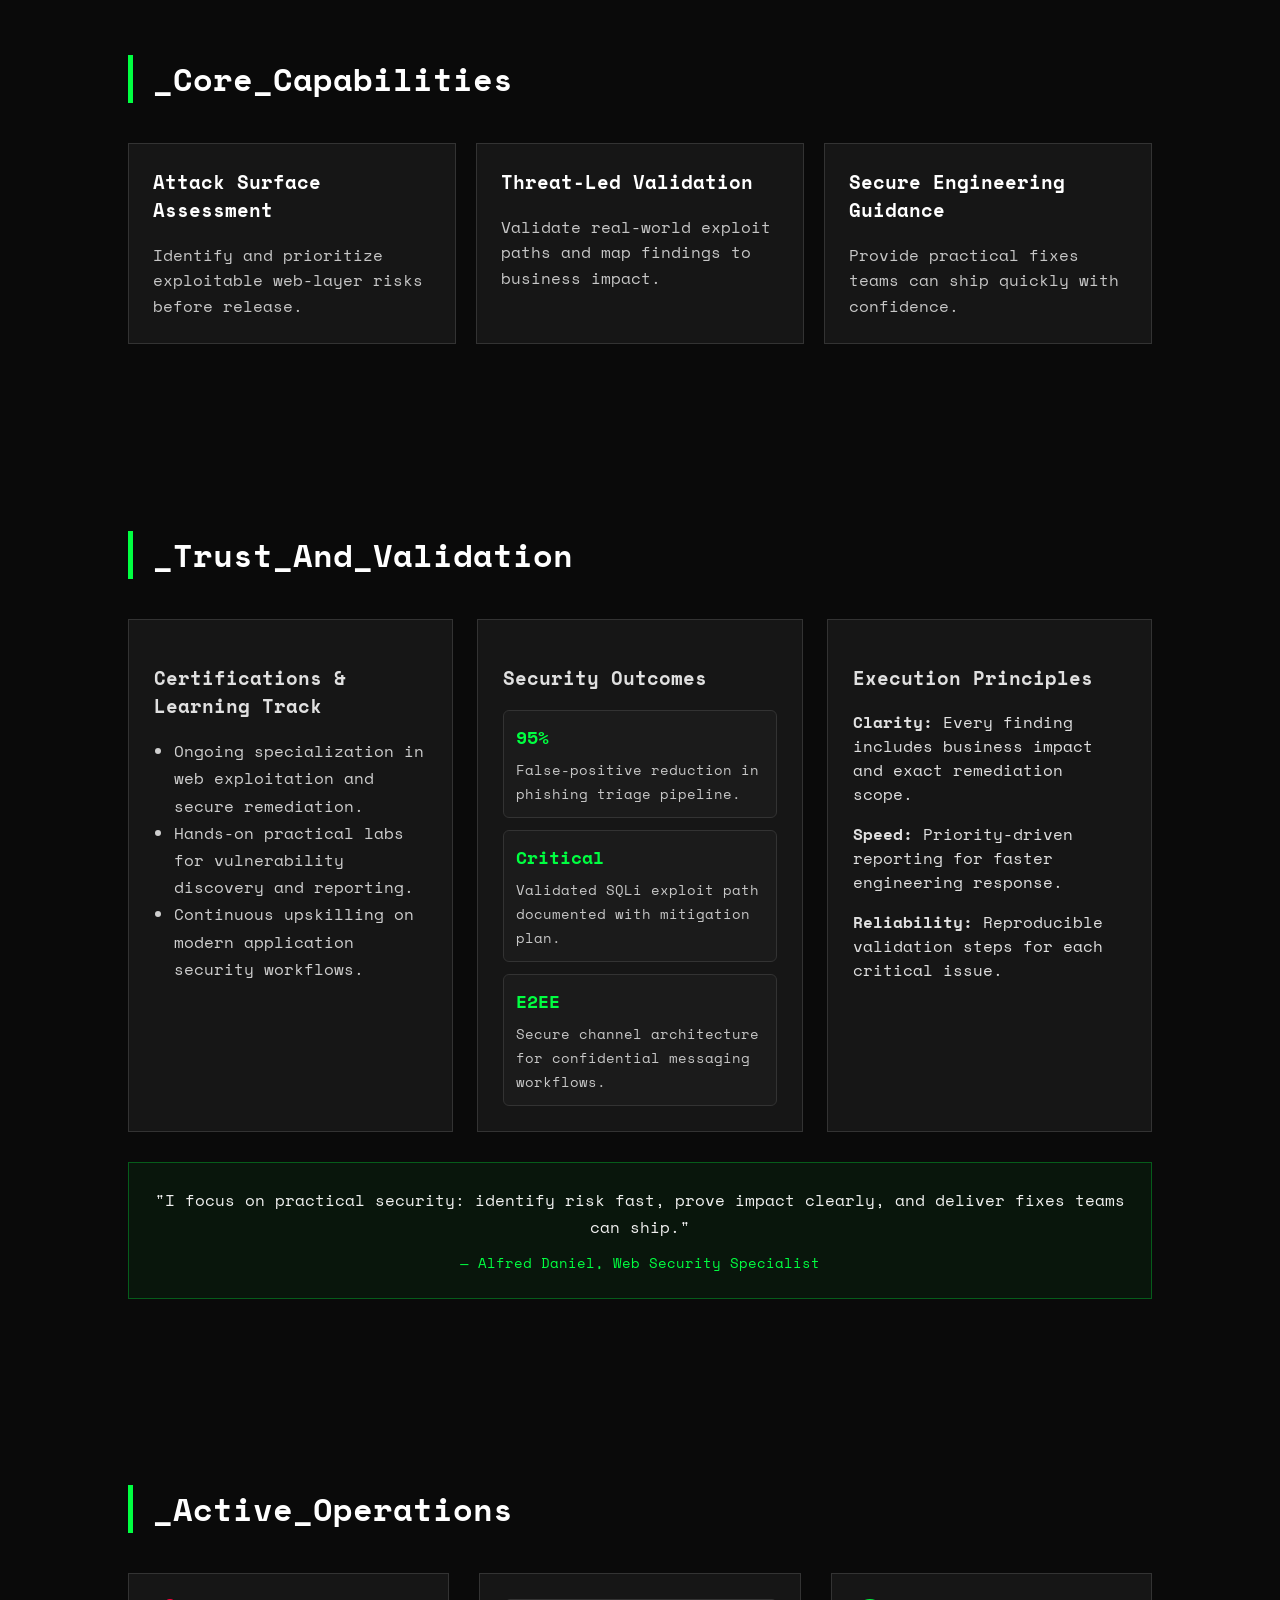
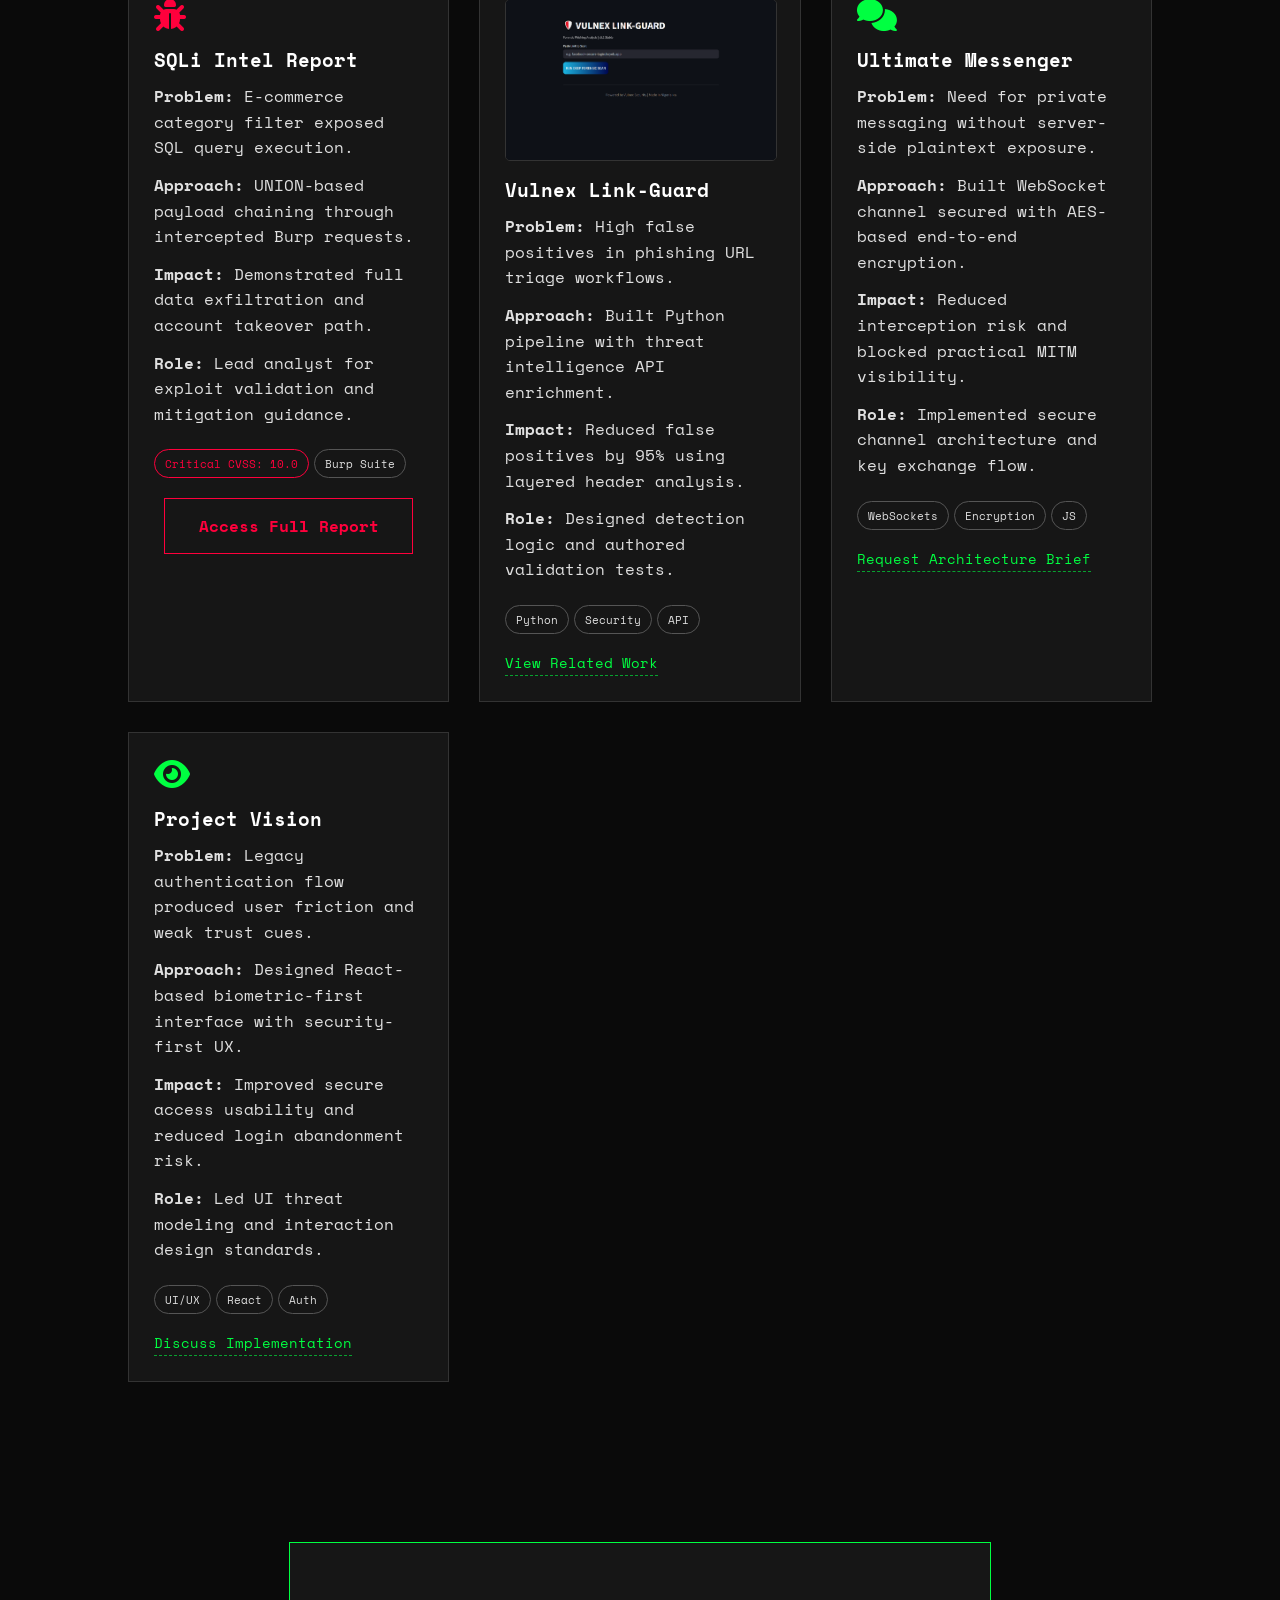
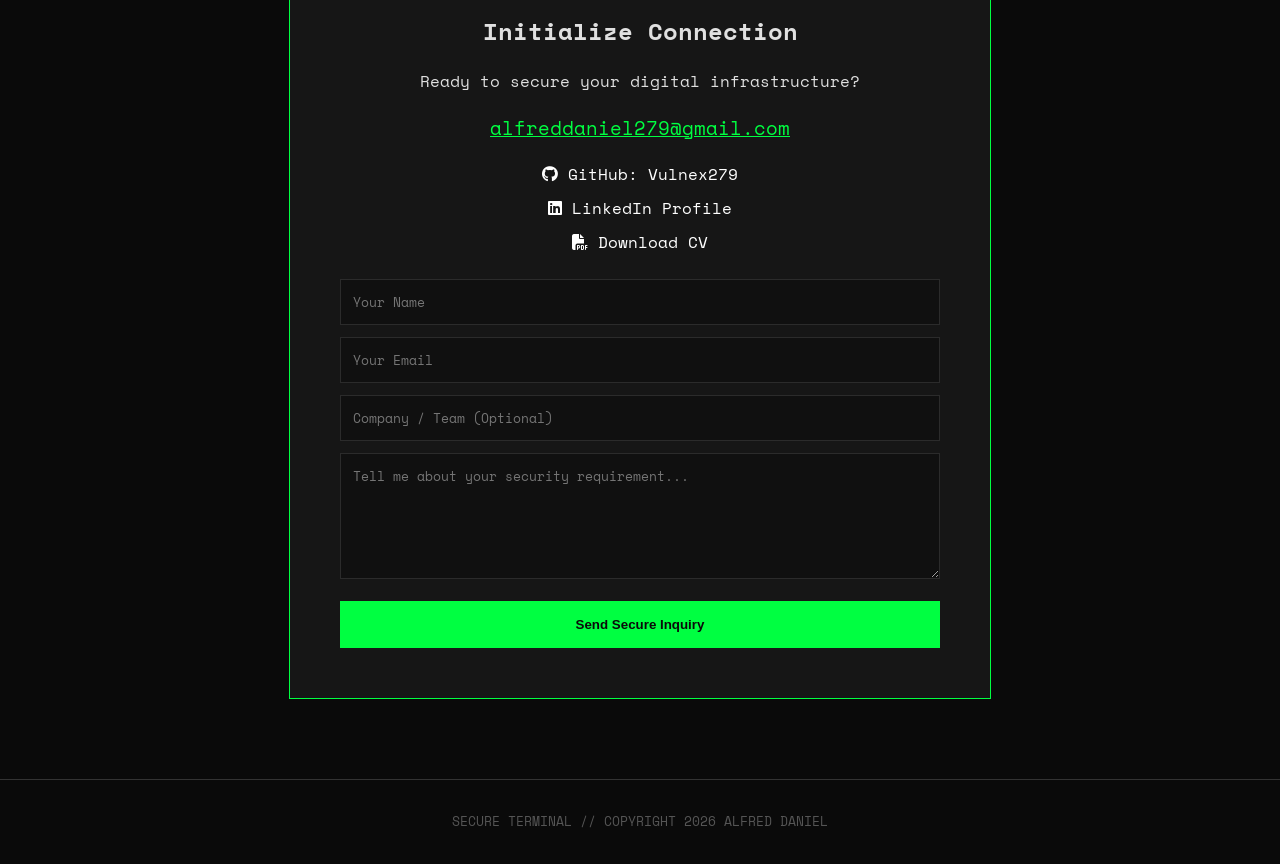
==== commit 00784412: "Add premium trust, SEO, and contact upgrades Co-authored-by: Vulnex279 <231080228+Vulnex279@users.no" ====
--- a/index.html
+++ b/index.html
@@ -4,10 +4,17 @@
     <meta charset="UTF-8">
     <meta name="viewport" content="width=device-width, initial-scale=1.0">
     
+    <meta name="description" content="Alfred Daniel's cyber security portfolio focused on web app testing, phishing defense, and secure engineering support for modern teams.">
     <meta property="og:title" content="Alfred Daniel | Web Security Specialist">
     <meta property="og:description" content="Portfolio of a Cyber Security Analyst specializing in Web Defense, Phishing Analysis, and Secure Development.">
-    <meta property="og:image" content="assets/images/project.png"> <meta property="og:url" content="https://vulnex279.github.io">
+    <meta property="og:image" content="https://vulnex279.github.io/assets/images/project.png">
+    <meta property="og:url" content="https://vulnex279.github.io">
     <meta property="og:type" content="website">
+    <meta name="twitter:card" content="summary_large_image">
+    <meta name="twitter:title" content="Alfred Daniel | Web Security Specialist">
+    <meta name="twitter:description" content="Cyber security portfolio with case studies, threat-focused projects, and secure engineering capabilities.">
+    <meta name="twitter:image" content="https://vulnex279.github.io/assets/images/project.png">
+    <link rel="canonical" href="https://vulnex279.github.io/">
 
     <link rel="icon" type="image/png" href="https://cdn-icons-png.flaticon.com/512/2913/2913133.png">
 
@@ -94,6 +101,47 @@
                 <h3>Secure Engineering Guidance</h3>
                 <p>Provide practical fixes teams can ship quickly with confidence.</p>
             </div>
+        </div>
+    </section>
+
+    <section class="trust" id="trust">
+        <h2 class="section-title" data-aos="fade-right">_Trust_And_Validation</h2>
+        <div class="trust-grid">
+            <div class="card" data-aos="fade-up">
+                <h3>Certifications & Learning Track</h3>
+                <ul>
+                    <li>Ongoing specialization in web exploitation and secure remediation.</li>
+                    <li>Hands-on practical labs for vulnerability discovery and reporting.</li>
+                    <li>Continuous upskilling on modern application security workflows.</li>
+                </ul>
+            </div>
+            <div class="card" data-aos="fade-up" data-aos-delay="100">
+                <h3>Security Outcomes</h3>
+                <div class="metric-grid">
+                    <div class="metric-item">
+                        <strong>95%</strong>
+                        <span>False-positive reduction in phishing triage pipeline.</span>
+                    </div>
+                    <div class="metric-item">
+                        <strong>Critical</strong>
+                        <span>Validated SQLi exploit path documented with mitigation plan.</span>
+                    </div>
+                    <div class="metric-item">
+                        <strong>E2EE</strong>
+                        <span>Secure channel architecture for confidential messaging workflows.</span>
+                    </div>
+                </div>
+            </div>
+            <div class="card" data-aos="fade-up" data-aos-delay="200">
+                <h3>Execution Principles</h3>
+                <p><strong>Clarity:</strong> Every finding includes business impact and exact remediation scope.</p>
+                <p><strong>Speed:</strong> Priority-driven reporting for faster engineering response.</p>
+                <p><strong>Reliability:</strong> Reproducible validation steps for each critical issue.</p>
+            </div>
+        </div>
+        <div class="testimonial-box" data-aos="zoom-in">
+            <p>"I focus on practical security: identify risk fast, prove impact clearly, and deliver fixes teams can ship."</p>
+            <span>— Alfred Daniel, Web Security Specialist</span>
         </div>
     </section>
 
@@ -183,7 +231,16 @@
             </a>
             <div class="socials">
                 <a href="https://github.com/Vulnex279" target="_blank"><i class="fa-brands fa-github"></i> GitHub: Vulnex279</a>
-            </div>
+                <a href="https://www.linkedin.com" target="_blank"><i class="fa-brands fa-linkedin"></i> LinkedIn Profile</a>
+                <a href="documents/Alfred_Daniel_CV.pdf" download><i class="fa-solid fa-file-pdf"></i> Download CV</a>
+            </div>
+            <form class="contact-form" action="mailto:alfreddaniel279@gmail.com" method="post" enctype="text/plain">
+                <input type="text" name="name" placeholder="Your Name" required>
+                <input type="email" name="email" placeholder="Your Email" required>
+                <input type="text" name="company" placeholder="Company / Team (Optional)">
+                <textarea name="message" placeholder="Tell me about your security requirement..." rows="5" required></textarea>
+                <button type="submit" class="btn primary">Send Secure Inquiry</button>
+            </form>
         </div>
     </section>
 
--- a/css/style.css
+++ b/css/style.css
@@ -54,7 +54,7 @@
 .btn.secondary:hover { background: rgba(0, 255, 65, 0.1); }
 
 /* PROJECTS & CARDS */
-.about, .capabilities, .projects, .contact { padding: 80px 10%; }
+.about, .capabilities, .trust, .projects, .contact { padding: 80px 10%; }
 .section-title { font-size: 2rem; border-left: 5px solid var(--neon); padding-left: 20px; margin-bottom: 40px; color: #fff; }
 
 .about-grid {
@@ -89,6 +89,63 @@
     margin-bottom: 0;
     color: #c7c7c7;
     line-height: 1.6;
+}
+
+.trust-grid {
+    display: grid;
+    grid-template-columns: repeat(auto-fit, minmax(260px, 1fr));
+    gap: 24px;
+}
+
+.trust-grid ul {
+    margin: 0;
+    padding-left: 20px;
+    line-height: 1.7;
+    color: #cfcfcf;
+}
+
+.metric-grid {
+    display: grid;
+    gap: 12px;
+}
+
+.metric-item {
+    border: 1px solid #333;
+    background: rgba(255, 255, 255, 0.02);
+    padding: 12px;
+    border-radius: 6px;
+}
+
+.metric-item strong {
+    color: var(--neon);
+    display: block;
+    font-size: 1.15rem;
+    margin-bottom: 6px;
+}
+
+.metric-item span {
+    color: #c7c7c7;
+    font-size: 0.9rem;
+    line-height: 1.5;
+}
+
+.testimonial-box {
+    margin-top: 30px;
+    border: 1px solid rgba(0, 255, 65, 0.3);
+    background: rgba(0, 255, 65, 0.05);
+    padding: 24px;
+    text-align: center;
+}
+
+.testimonial-box p {
+    margin: 0 0 8px 0;
+    color: #f1f1f1;
+    line-height: 1.7;
+}
+
+.testimonial-box span {
+    color: var(--neon);
+    font-size: 0.85rem;
 }
 
 .project-grid {
@@ -143,7 +200,42 @@
 .contact { text-align: center; }
 .contact-box { background: var(--glass); padding: 50px; border: 1px solid var(--neon); display: inline-block; width: 100%; max-width: 600px; }
 .email-link { display: block; font-size: 1.2rem; color: var(--neon); margin: 20px 0; }
-.socials a { color: #fff; text-decoration: none; font-size: 1.2rem; }
+.socials {
+    display: flex;
+    flex-direction: column;
+    gap: 10px;
+    margin-bottom: 25px;
+}
+.socials a { color: #fff; text-decoration: none; font-size: 1rem; }
+
+.contact-form {
+    display: flex;
+    flex-direction: column;
+    gap: 12px;
+}
+
+.contact-form input,
+.contact-form textarea {
+    width: 100%;
+    box-sizing: border-box;
+    background: #101010;
+    border: 1px solid #2b2b2b;
+    color: #fff;
+    font-family: var(--font-main);
+    padding: 12px;
+}
+
+.contact-form input:focus,
+.contact-form textarea:focus {
+    outline: none;
+    border-color: var(--neon);
+    box-shadow: 0 0 10px rgba(0, 255, 65, 0.15);
+}
+
+.contact-form .btn {
+    margin: 10px 0 0 0;
+    cursor: pointer;
+}
 
 /* FOOTER */
 footer { text-align: center; padding: 20px; font-size: 0.8rem; color: #555; border-top: 1px solid #333; }
--- a/css/responsive.css
+++ b/css/responsive.css
@@ -20,7 +20,7 @@
     .links a { margin-left: 0; }
 
     /* 3. Stack the Grid Layouts */
-    .project-grid, .about-grid, .capability-grid {
+    .project-grid, .about-grid, .capability-grid, .trust-grid {
         grid-template-columns: 1fr; /* Force 1 column */
         display: flex;
         flex-direction: column;
@@ -32,7 +32,7 @@
         padding: 100px 20px;
     }
 
-    .about, .capabilities, .projects, .contact {
+    .about, .capabilities, .trust, .projects, .contact {
         padding: 60px 20px;
     }
 
@@ -40,6 +40,14 @@
         width: 100%;
         max-width: 320px;
         box-sizing: border-box;
+    }
+
+    .contact-box {
+        padding: 28px 20px;
+    }
+
+    .testimonial-box {
+        text-align: left;
     }
 
     /* 5. Center the Profile Picture */
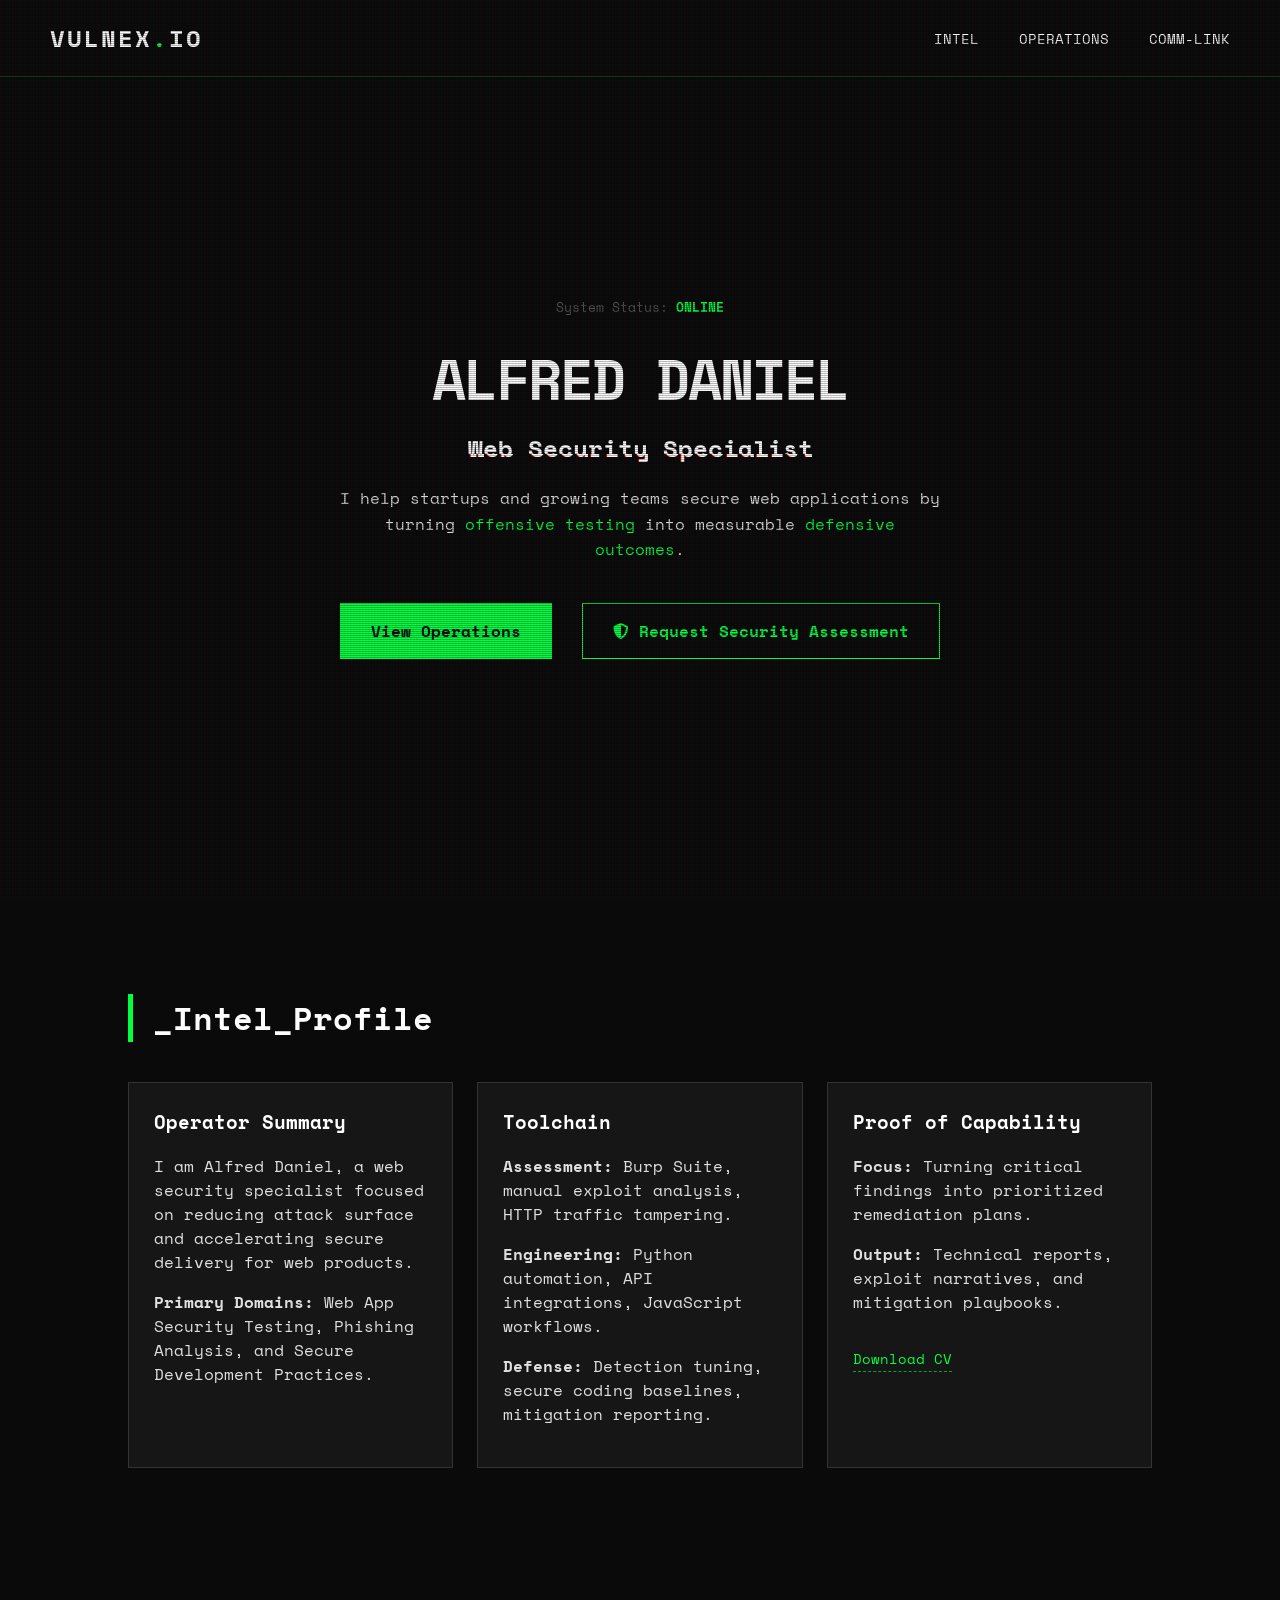
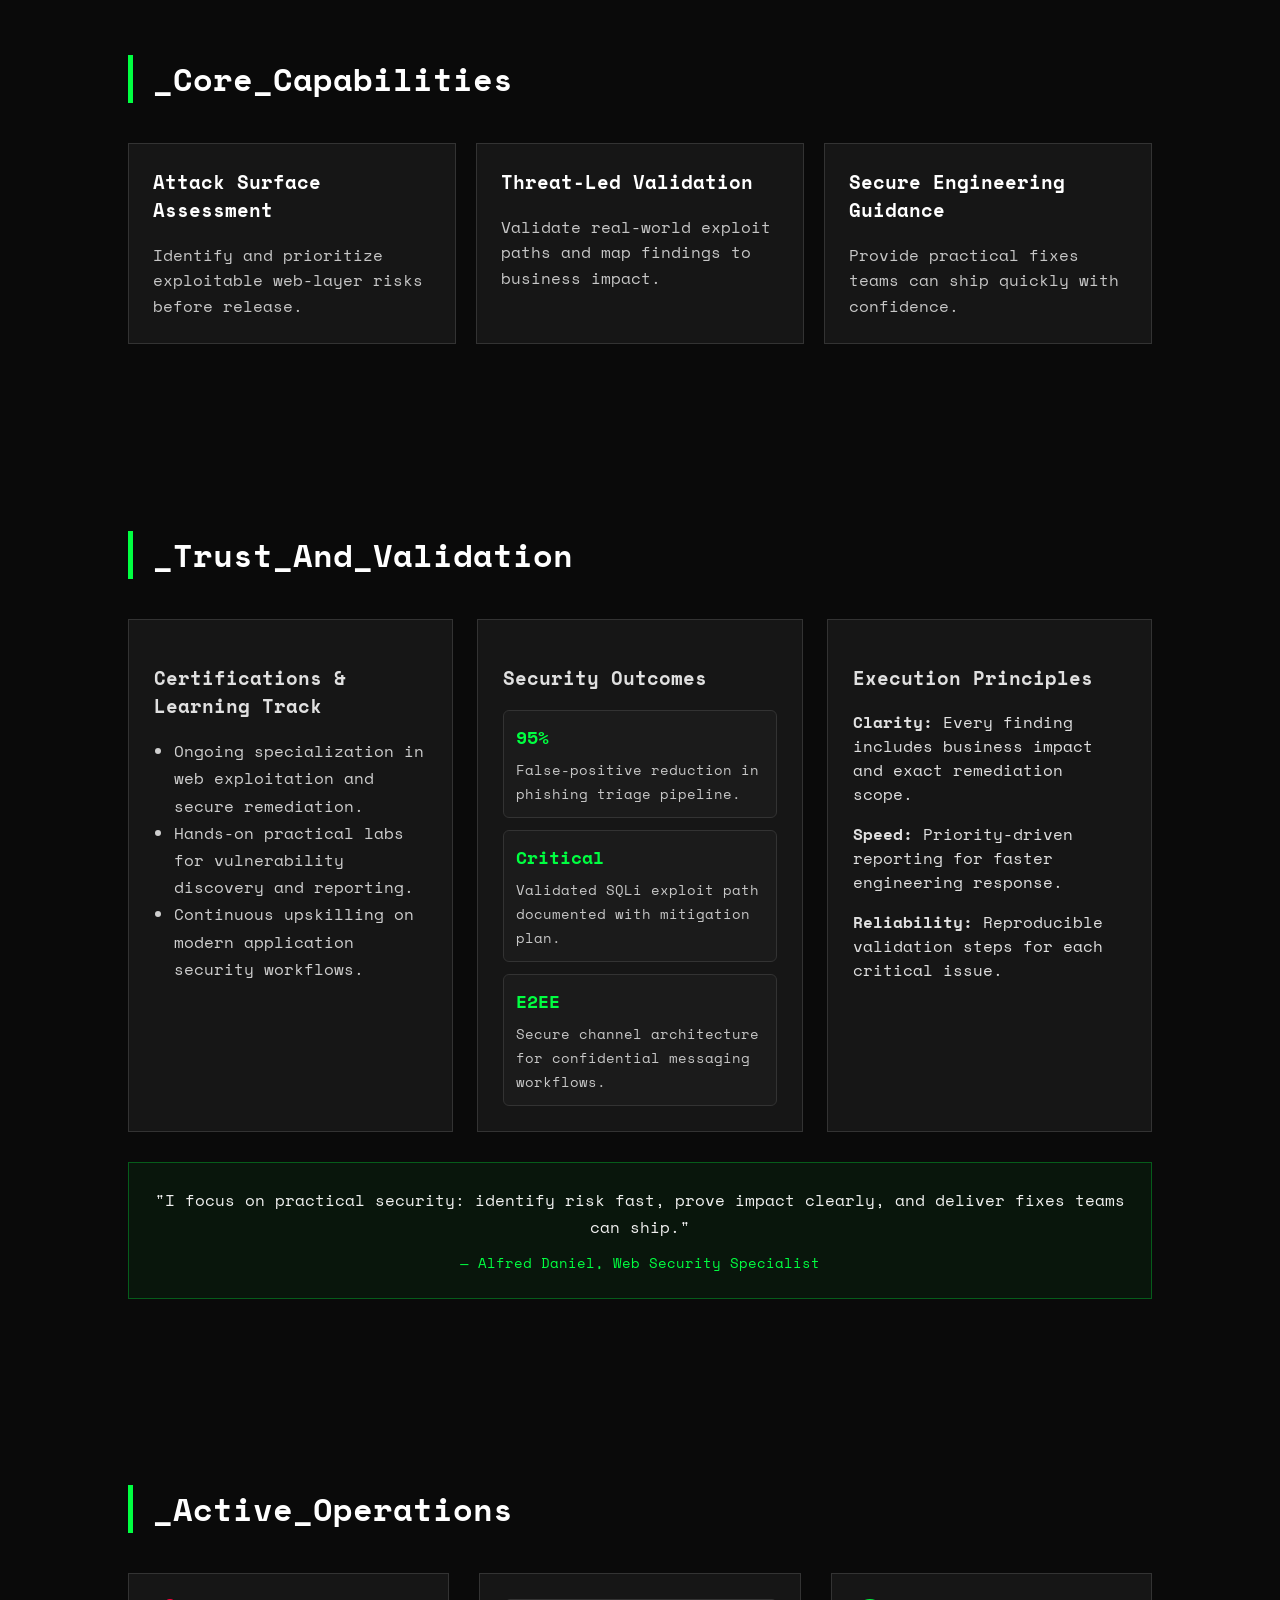
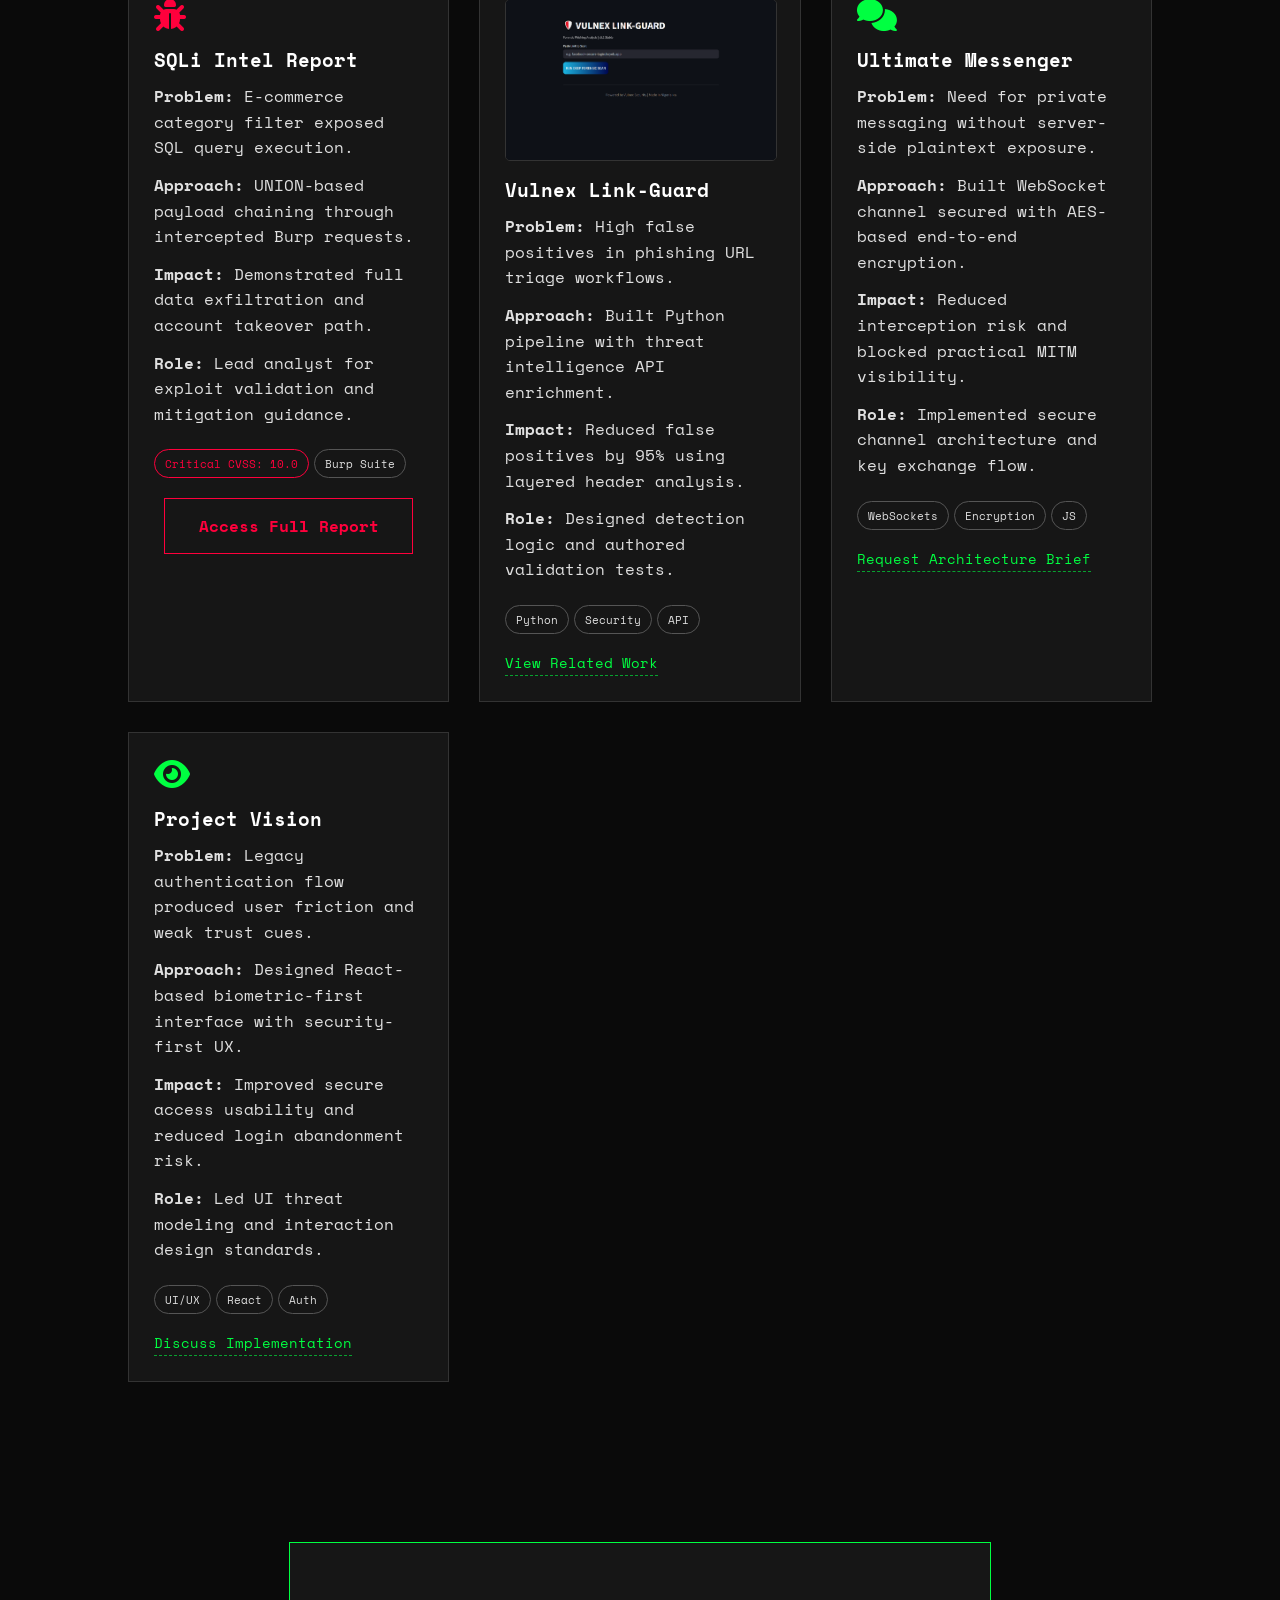
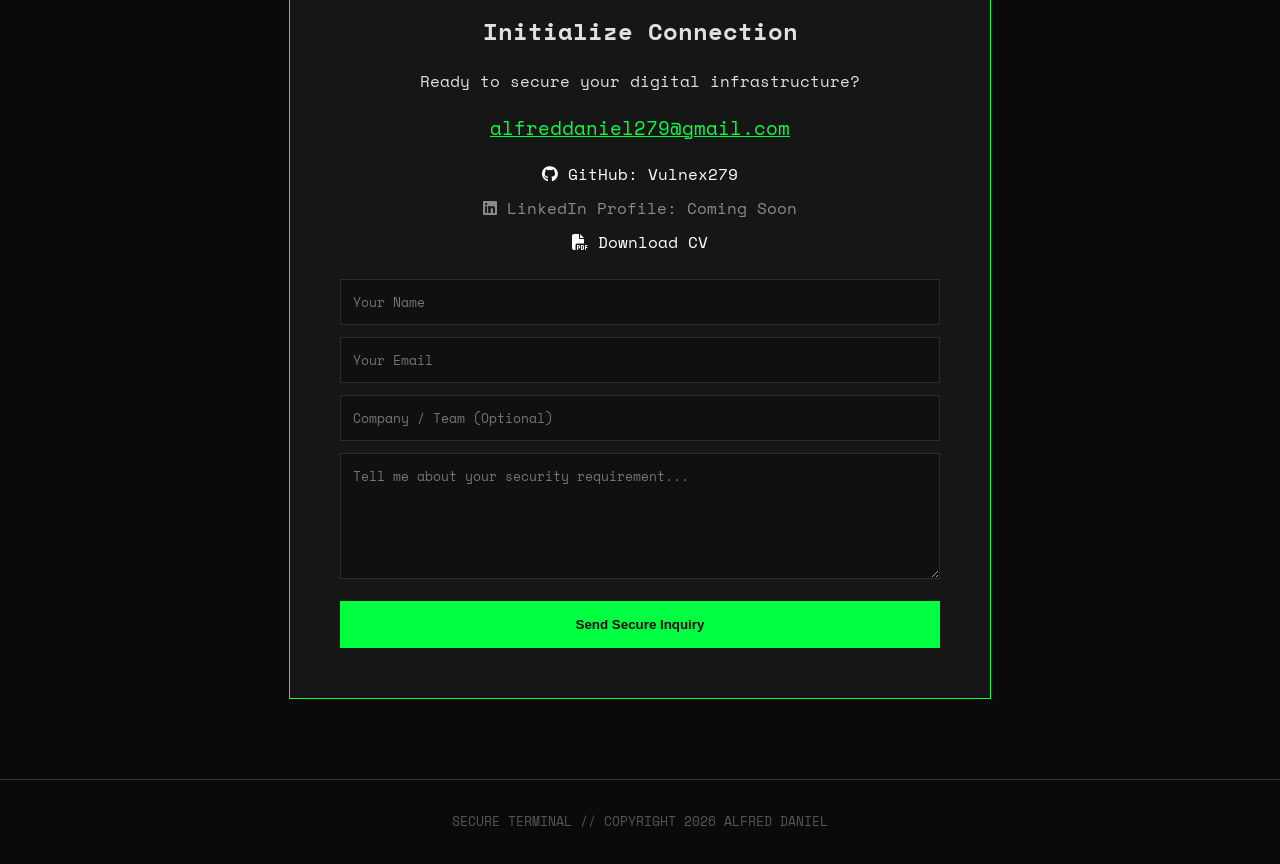
==== commit 341da5d3: "Replace LinkedIn link with coming soon placeholder Co-authored-by: Vulnex279 <231080228+Vulnex279@us" ====
--- a/index.html
+++ b/index.html
@@ -231,7 +231,7 @@
             </a>
             <div class="socials">
                 <a href="https://github.com/Vulnex279" target="_blank"><i class="fa-brands fa-github"></i> GitHub: Vulnex279</a>
-                <a href="https://www.linkedin.com" target="_blank"><i class="fa-brands fa-linkedin"></i> LinkedIn Profile</a>
+                <span class="social-placeholder"><i class="fa-brands fa-linkedin"></i> LinkedIn Profile: Coming Soon</span>
                 <a href="documents/Alfred_Daniel_CV.pdf" download><i class="fa-solid fa-file-pdf"></i> Download CV</a>
             </div>
             <form class="contact-form" action="mailto:alfreddaniel279@gmail.com" method="post" enctype="text/plain">
--- a/css/style.css
+++ b/css/style.css
@@ -207,6 +207,7 @@
     margin-bottom: 25px;
 }
 .socials a { color: #fff; text-decoration: none; font-size: 1rem; }
+.social-placeholder { color: #8a8a8a; font-size: 1rem; }
 
 .contact-form {
     display: flex;
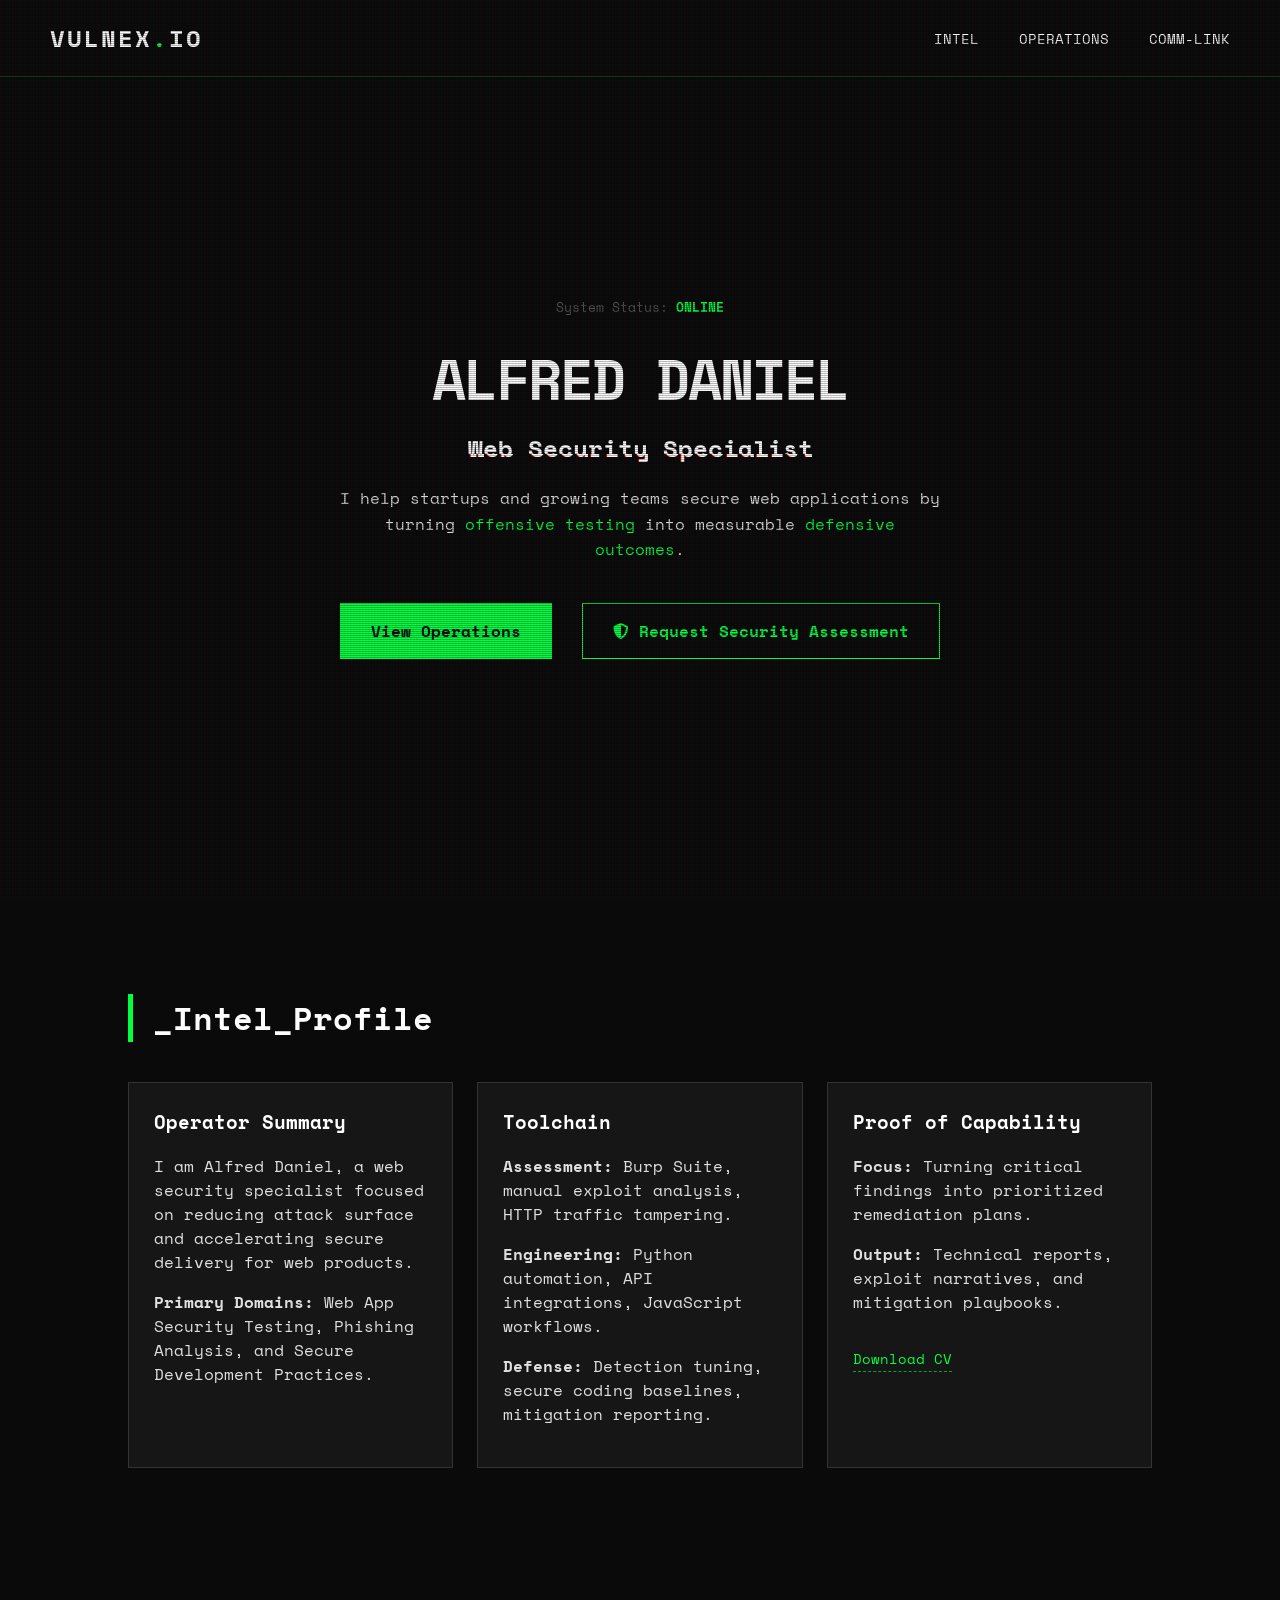
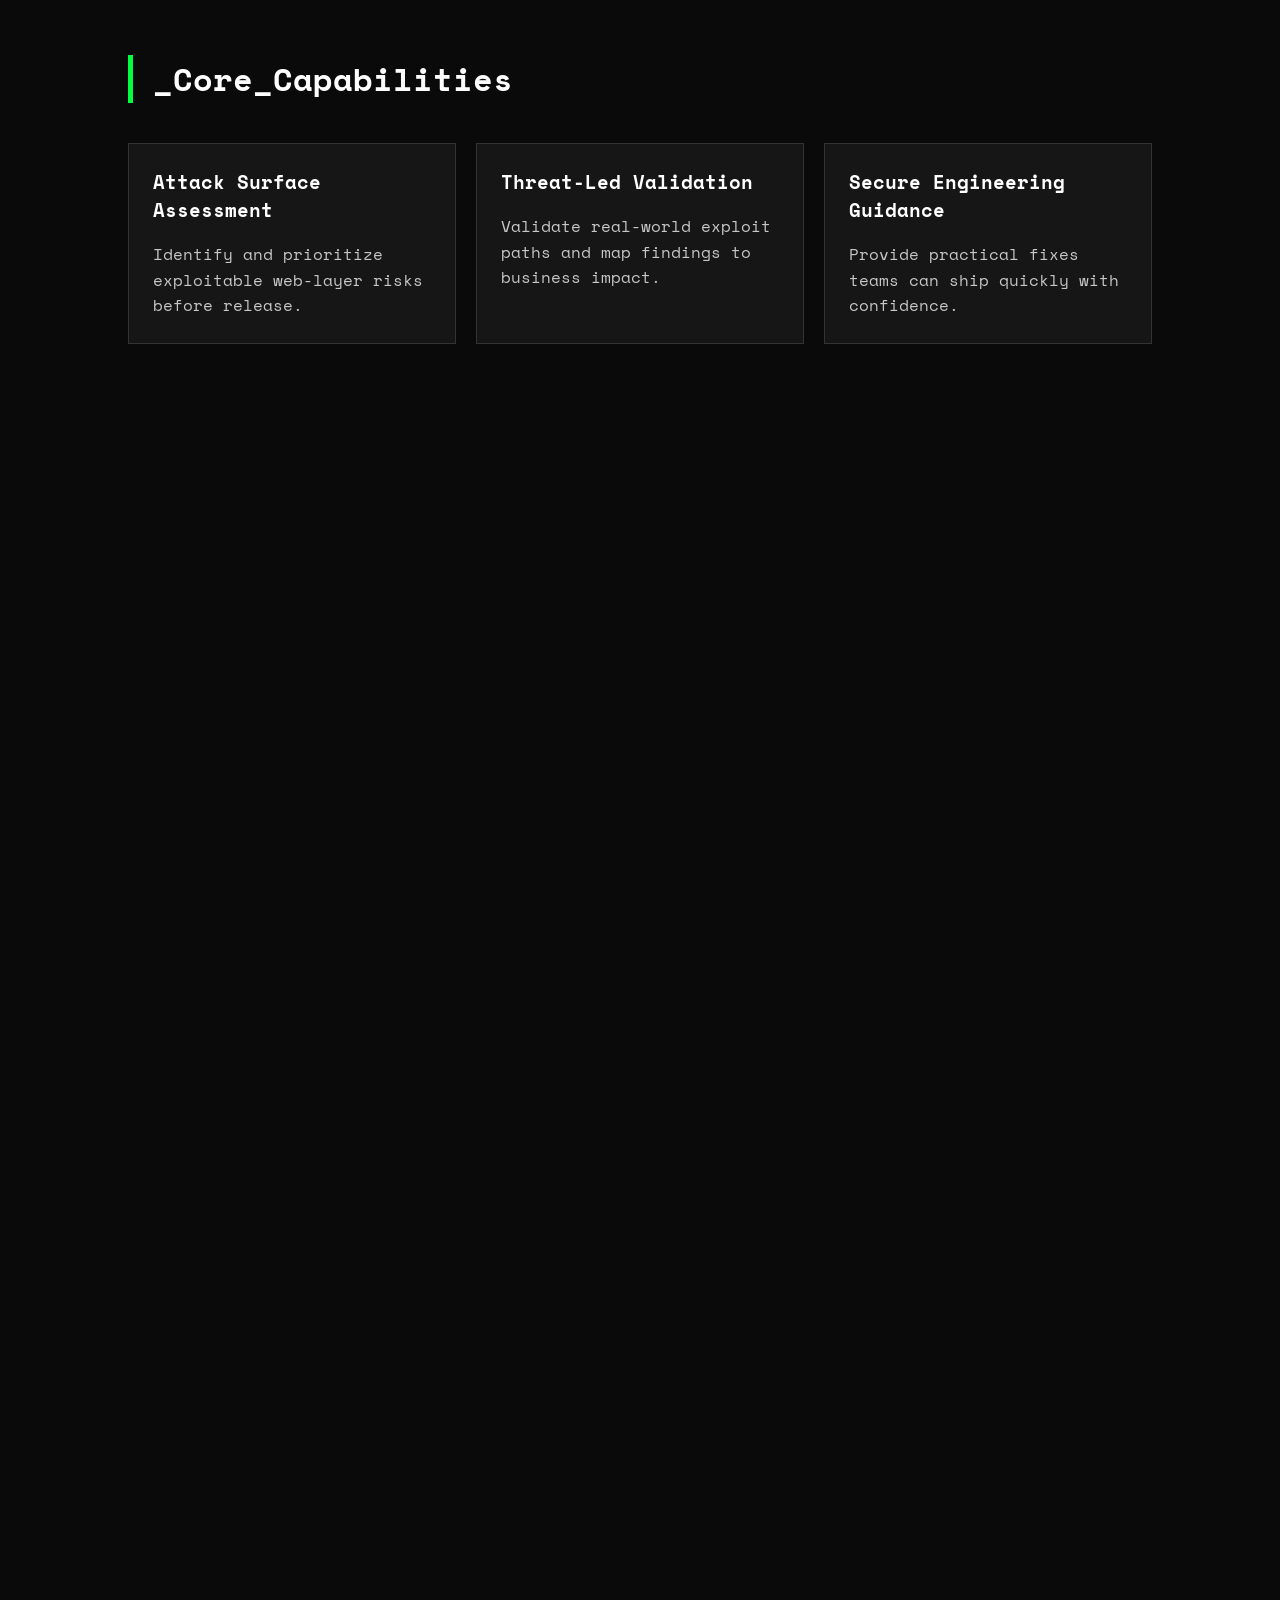
==== commit 6d833071: "Improve front-end loading performance and motion efficiency Co-authored-by: Vulnex279 <231080228+Vul" ====
--- a/index.html
+++ b/index.html
@@ -17,6 +17,10 @@
     <link rel="canonical" href="https://vulnex279.github.io/">
 
     <link rel="icon" type="image/png" href="https://cdn-icons-png.flaticon.com/512/2913/2913133.png">
+    <link rel="preconnect" href="https://fonts.googleapis.com">
+    <link rel="preconnect" href="https://fonts.gstatic.com" crossorigin>
+    <link rel="preconnect" href="https://cdnjs.cloudflare.com" crossorigin>
+    <link rel="preconnect" href="https://unpkg.com" crossorigin>
 
     <title>Alfred Daniel | Web Security Specialist</title>
     
@@ -169,7 +173,7 @@
 
             <div class="card" data-aos="zoom-in" data-aos-delay="100">
                 <div class="card-image">
-                    <img src="assets/images/project.png" alt="Vulnex Link-Guard Interface">
+                    <img src="assets/images/project.png" alt="Vulnex Link-Guard Interface" loading="lazy" decoding="async" width="800" height="400">
                 </div>
                 <div class="card-header">
                     <h3>Vulnex Link-Guard</h3>
@@ -248,7 +252,7 @@
         <p>SECURE TERMINAL // COPYRIGHT 2026 ALFRED DANIEL</p>
     </footer>
 
-    <script src="https://unpkg.com/aos@2.3.1/dist/aos.js"></script>
-    <script src="js/main.js"></script>
+    <script src="https://unpkg.com/aos@2.3.1/dist/aos.js" defer></script>
+    <script src="js/main.js" defer></script>
 </body>
 </html>
--- a/css/style.css
+++ b/css/style.css
@@ -12,6 +12,8 @@
     font-family: var(--font-main);
     margin: 0; padding: 0;
     overflow-x: hidden;
+    text-rendering: optimizeLegibility;
+    -webkit-font-smoothing: antialiased;
 }
 
 /* SCANLINE MONITOR EFFECT */
@@ -55,6 +57,10 @@
 
 /* PROJECTS & CARDS */
 .about, .capabilities, .trust, .projects, .contact { padding: 80px 10%; }
+.about, .capabilities, .trust, .projects, .contact {
+    content-visibility: auto;
+    contain-intrinsic-size: 1px 900px;
+}
 .section-title { font-size: 2rem; border-left: 5px solid var(--neon); padding-left: 20px; margin-bottom: 40px; color: #fff; }
 
 .about-grid {
@@ -188,6 +194,11 @@
     display: block;
 }
 
+img {
+    max-width: 100%;
+    height: auto;
+}
+
 /* GLITCH EFFECT */
 .glitch-text { position: relative; color: white; font-size: 1.5rem; margin: 10px 0; }
 .glitch-text::before, .glitch-text::after {
@@ -245,6 +256,21 @@
 @keyframes blink { 0%, 100% { opacity: 1; } 50% { opacity: 0; } }
 @keyframes glitch-anim-1 { 0% { clip: rect(20px, 9999px, 80px, 0); } 100% { clip: rect(100px, 9999px, 20px, 0); } }
 @keyframes glitch-anim-2 { 0% { clip: rect(100px, 9999px, 30px, 0); } 100% { clip: rect(20px, 9999px, 90px, 0); } }
+
+@media (prefers-reduced-motion: reduce) {
+    * {
+        animation-duration: 0.01ms !important;
+        animation-iteration-count: 1 !important;
+        transition-duration: 0.01ms !important;
+        scroll-behavior: auto !important;
+    }
+
+    .scanlines,
+    .glitch-text::before,
+    .glitch-text::after {
+        display: none;
+    }
+}
 /* =========================================
    THREAT INTEL REPORT PAGE STYLES (Phase 3)
    ========================================= */
